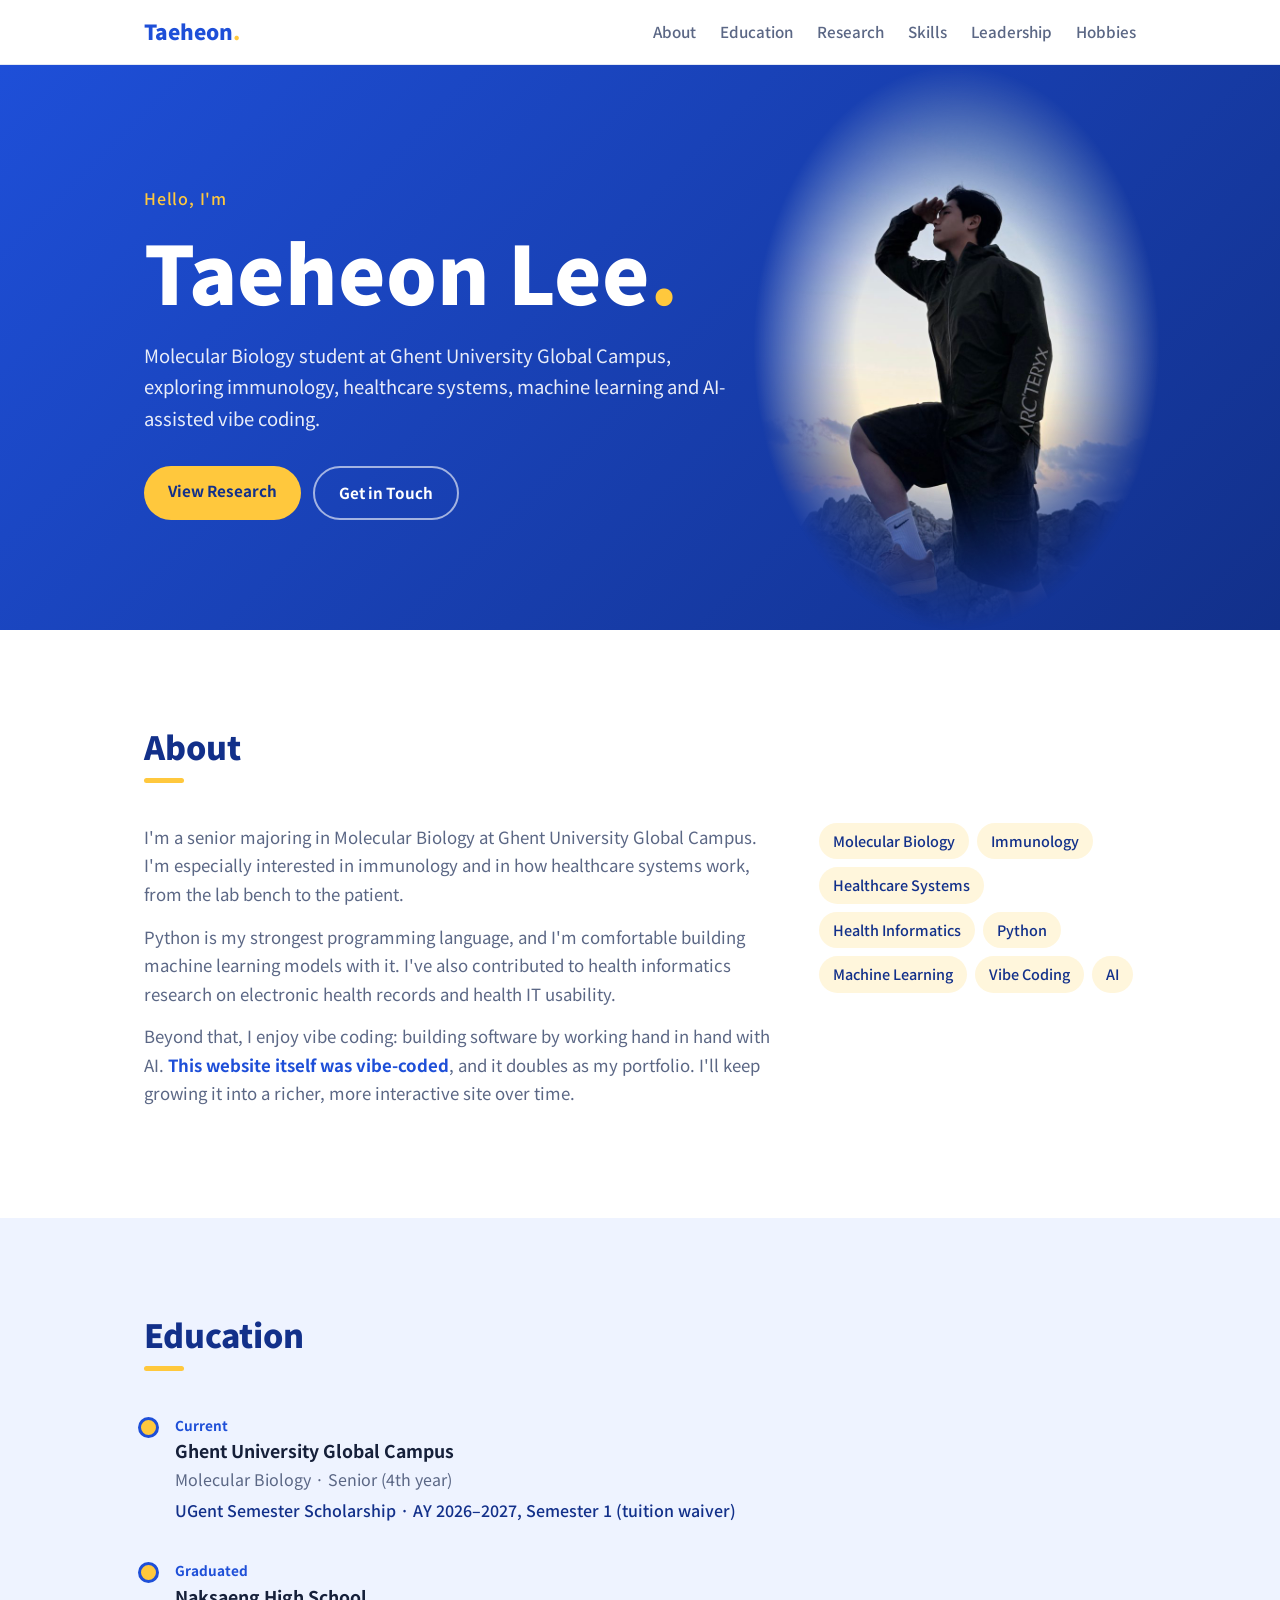
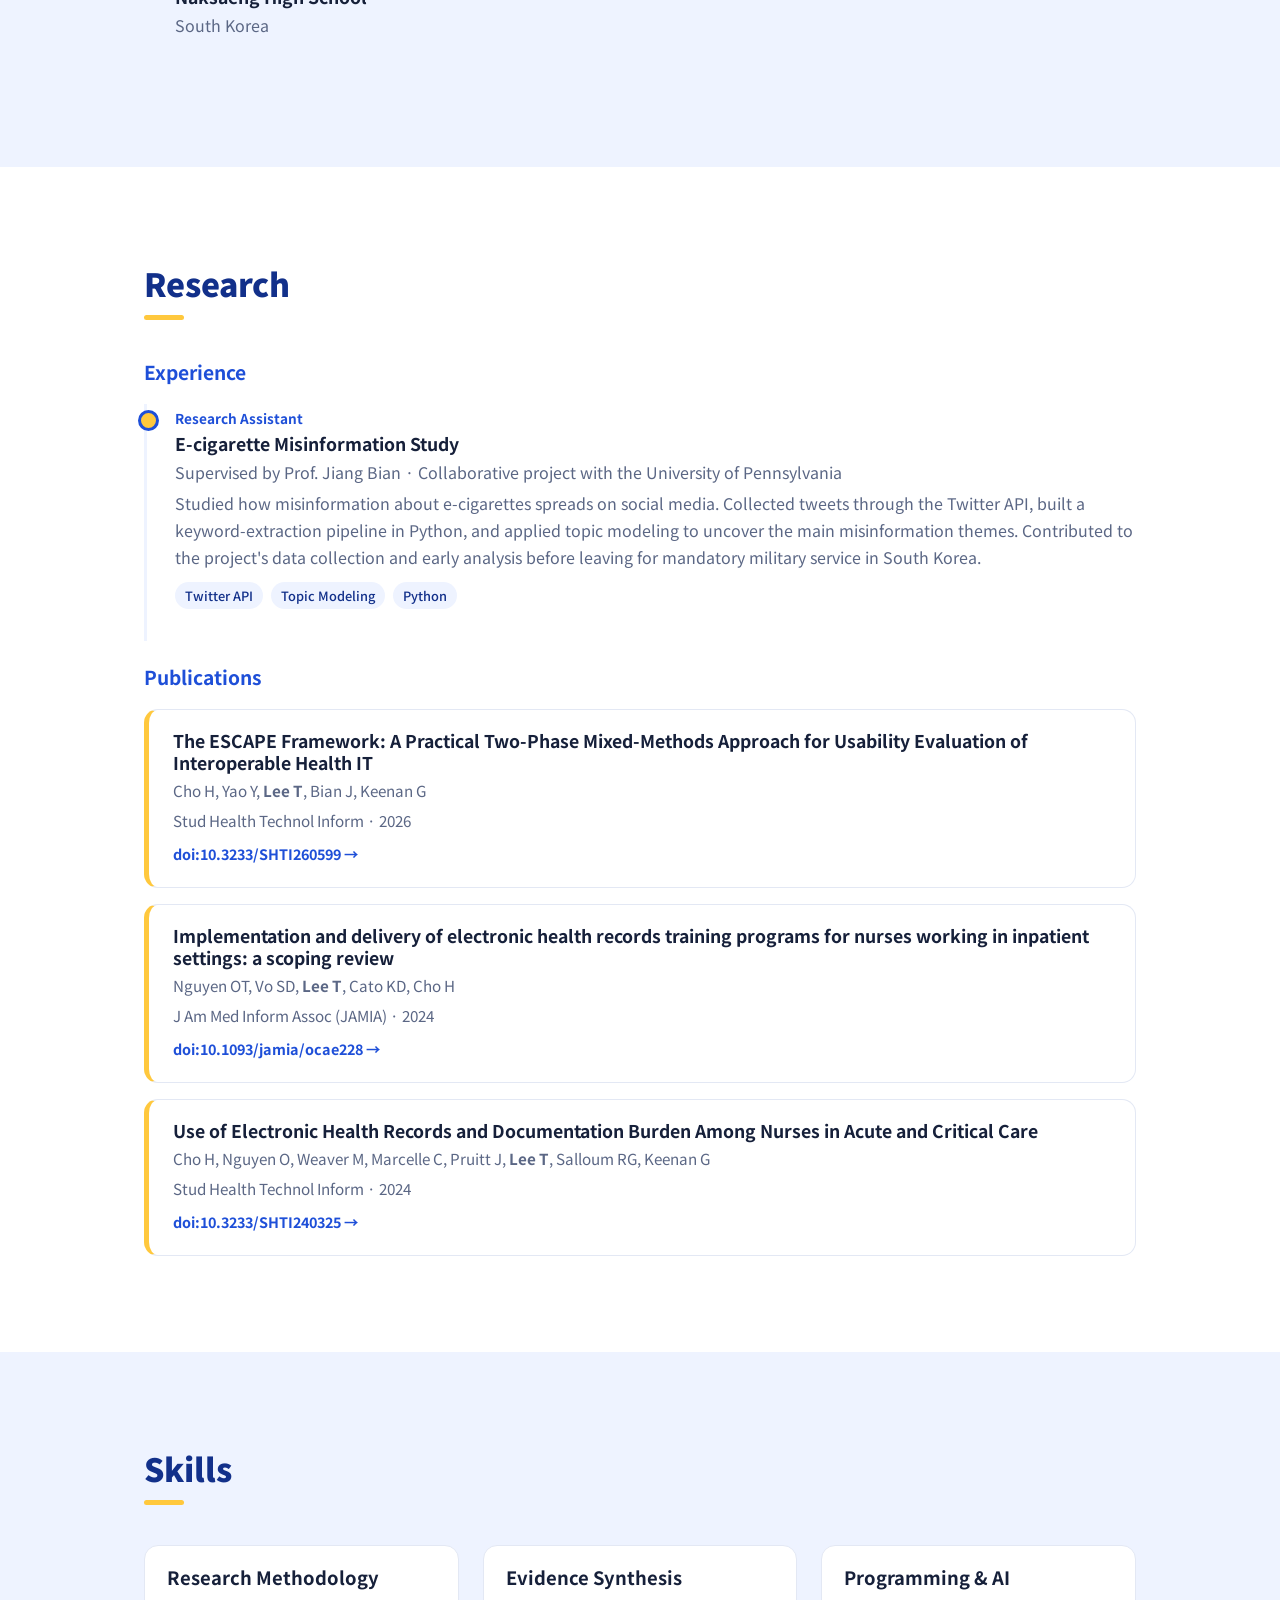
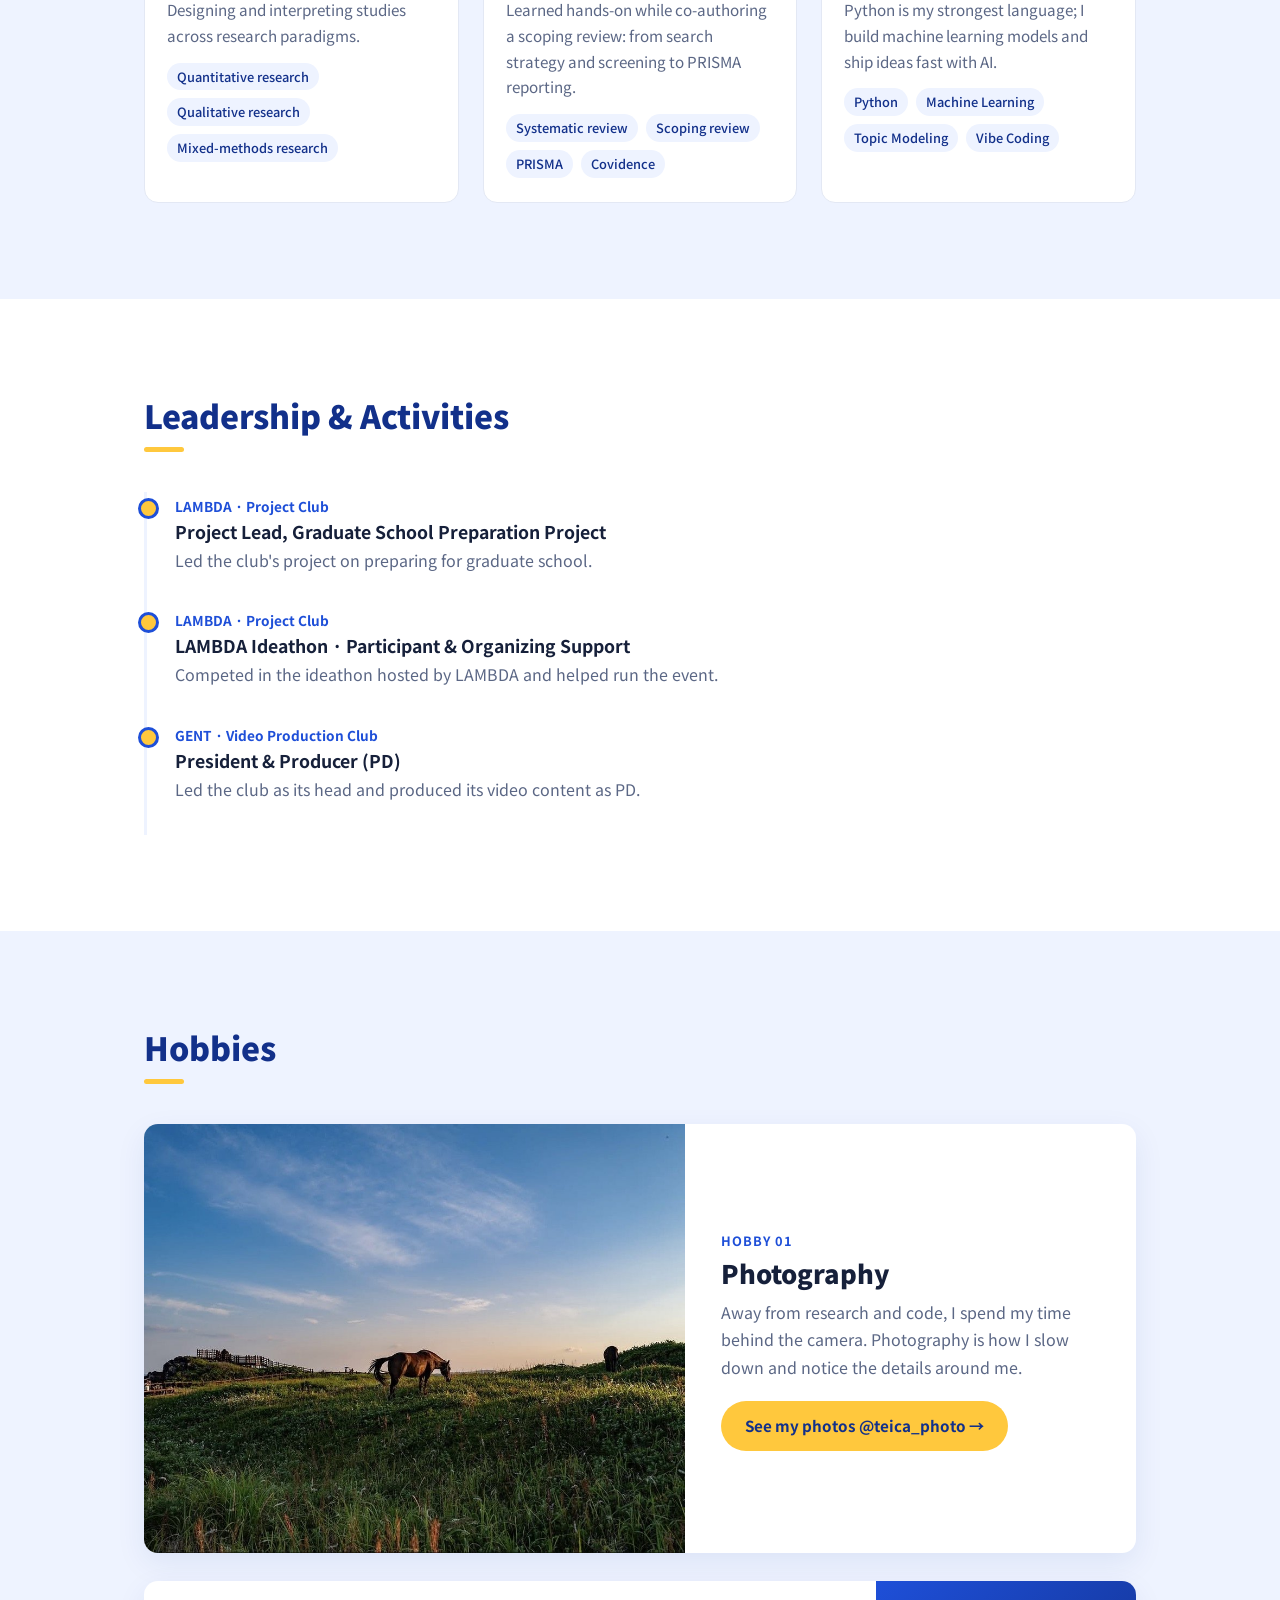
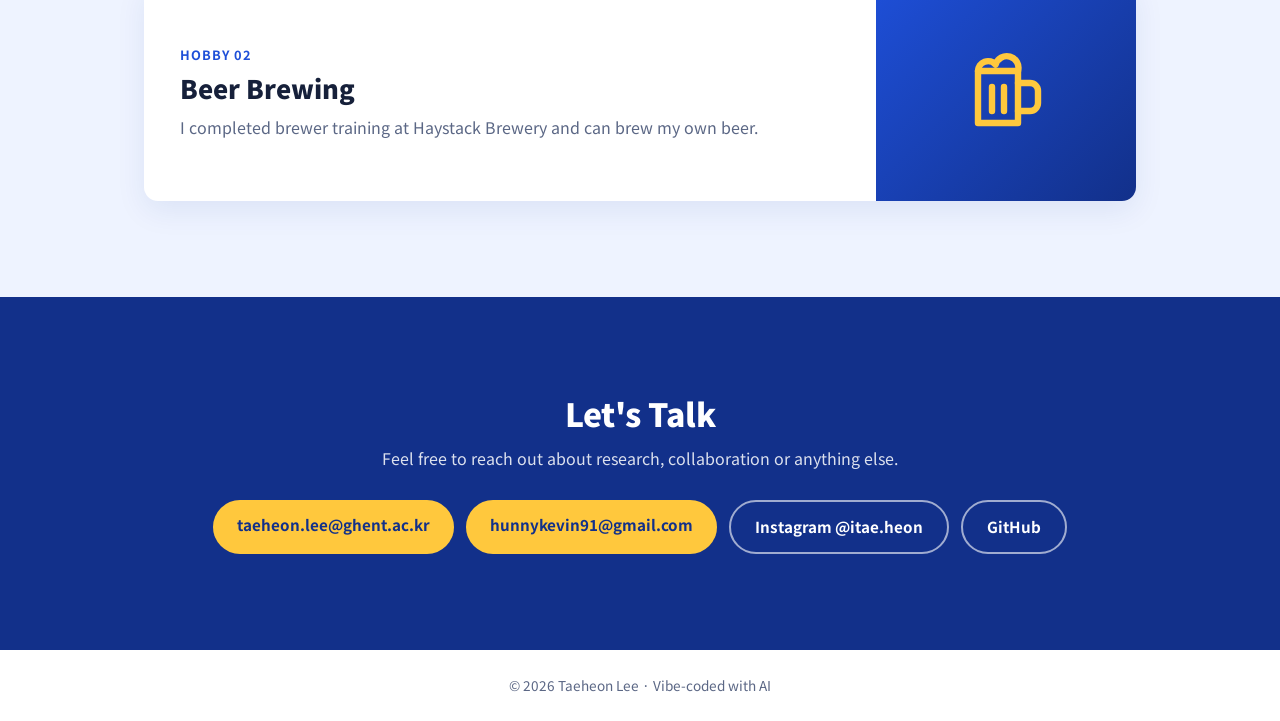
==== index.html @ a20f1721 "Replace hero portrait with full photo fading into the blue background Co-Authored-By: Claude Opus 5." ====
<!DOCTYPE html>
<html lang="en">
<head>
  <meta charset="utf-8">
  <meta name="viewport" content="width=device-width, initial-scale=1">
  <title>Taeheon Lee</title>
  <meta name="description" content="Taeheon Lee — Molecular Biology student at Ghent University Global Campus, interested in immunology, healthcare systems and AI-assisted vibe coding.">
  <link rel="preconnect" href="https://fonts.googleapis.com">
  <link rel="preconnect" href="https://fonts.gstatic.com" crossorigin>
  <link href="https://fonts.googleapis.com/css2?family=Noto+Sans+KR:wght@400;500;700;900&display=swap" rel="stylesheet">
  <link rel="stylesheet" href="style.css?v=11">
</head>
<body>

  <header class="nav">
    <div class="container nav-inner">
      <a href="#top" class="logo">Taeheon<span>.</span></a>
      <nav>
        <a href="#about">About</a>
        <a href="#education">Education</a>
        <a href="#research">Research</a>
        <a href="#skills">Skills</a>
        <a href="#leadership">Leadership</a>
        <!-- <a href="#projects">Projects</a> -->
        <a href="#hobbies">Hobbies</a>
      </nav>
    </div>
  </header>

  <main id="top">

    <!-- Hero -->
    <section class="hero">
      <div class="container hero-inner">
        <div class="hero-text">
          <p class="eyebrow">Hello, I'm</p>
          <h1>Taeheon Lee<span>.</span></h1>
          <p class="lead">Molecular Biology student at Ghent University Global Campus, exploring immunology, healthcare systems, machine learning and AI-assisted vibe coding.</p>
          <div class="hero-actions">
            <a href="#research" class="btn btn-primary">View Research</a>
            <a href="#contact" class="btn btn-ghost">Get in Touch</a>
          </div>
        </div>
        <img class="hero-photo" src="images/hero.jpg" alt="Taeheon Lee standing on coastal rocks at sunset" width="960" height="1200">
      </div>
    </section>

    <!-- About -->
    <section id="about" class="section">
      <div class="container">
        <h2 class="section-title">About</h2>
        <div class="about-grid">
          <div class="about-text">
            <p>I'm a senior majoring in Molecular Biology at Ghent University Global Campus. I'm especially interested in immunology and in how healthcare systems work, from the lab bench to the patient.</p>
            <p>Python is my strongest programming language, and I'm comfortable building machine learning models with it. I've also contributed to health informatics research on electronic health records and health IT usability.</p>
            <p>Beyond that, I enjoy vibe coding: building software by working hand in hand with AI. <strong>This website itself was vibe-coded</strong>, and it doubles as my portfolio. I'll keep growing it into a richer, more interactive site over time.</p>
          </div>
          <ul class="tags">
            <li>Molecular Biology</li>
            <li>Immunology</li>
            <li>Healthcare Systems</li>
            <li>Health Informatics</li>
            <li>Python</li>
            <li>Machine Learning</li>
            <li>Vibe Coding</li>
            <li>AI</li>
          </ul>
        </div>
      </div>
    </section>

    <!-- Education -->
    <section id="education" class="section section-alt">
      <div class="container">
        <h2 class="section-title">Education</h2>
        <ol class="timeline">
          <li>
            <time>Current</time>
            <h3>Ghent University Global Campus</h3>
            <p>Molecular Biology · Senior (4th year)</p>
            <p class="honor">UGent Semester Scholarship · AY 2026–2027, Semester 1 (tuition waiver)</p>
          </li>
          <li><time>Graduated</time><h3>Naksaeng High School</h3><p>South Korea</p></li>
        </ol>
      </div>
    </section>

    <!-- Research -->
    <section id="research" class="section">
      <div class="container">
        <h2 class="section-title">Research</h2>

        <h3 class="sub-title">Experience</h3>
        <ol class="timeline">
          <li>
            <time>Research Assistant</time>
            <h3>E-cigarette Misinformation Study</h3>
            <p>Supervised by Prof. Jiang Bian · Collaborative project with the University of Pennsylvania</p>
            <p>Studied how misinformation about e-cigarettes spreads on social media. Collected tweets through the Twitter API, built a keyword-extraction pipeline in Python, and applied topic modeling to uncover the main misinformation themes. Contributed to the project's data collection and early analysis before leaving for mandatory military service in South Korea.</p>
            <ul class="tags tags-sm"><li>Twitter API</li><li>Topic Modeling</li><li>Python</li></ul>
          </li>
        </ol>

        <h3 class="sub-title">Publications</h3>
        <ol class="pub-list">
          <li>
            <h3>The ESCAPE Framework: A Practical Two-Phase Mixed-Methods Approach for Usability Evaluation of Interoperable Health IT</h3>
            <p class="pub-authors">Cho H, Yao Y, <strong>Lee T</strong>, Bian J, Keenan G</p>
            <p class="pub-venue">Stud Health Technol Inform · 2026</p>
            <a href="https://doi.org/10.3233/SHTI260599" class="card-link">doi:10.3233/SHTI260599 →</a>
          </li>
          <li>
            <h3>Implementation and delivery of electronic health records training programs for nurses working in inpatient settings: a scoping review</h3>
            <p class="pub-authors">Nguyen OT, Vo SD, <strong>Lee T</strong>, Cato KD, Cho H</p>
            <p class="pub-venue">J Am Med Inform Assoc (JAMIA) · 2024</p>
            <a href="https://doi.org/10.1093/jamia/ocae228" class="card-link">doi:10.1093/jamia/ocae228 →</a>
          </li>
          <li>
            <h3>Use of Electronic Health Records and Documentation Burden Among Nurses in Acute and Critical Care</h3>
            <p class="pub-authors">Cho H, Nguyen O, Weaver M, Marcelle C, Pruitt J, <strong>Lee T</strong>, Salloum RG, Keenan G</p>
            <p class="pub-venue">Stud Health Technol Inform · 2024</p>
            <a href="https://doi.org/10.3233/SHTI240325" class="card-link">doi:10.3233/SHTI240325 →</a>
          </li>
        </ol>
      </div>
    </section>

    <!-- Skills -->
    <section id="skills" class="section section-alt">
      <div class="container">
        <h2 class="section-title">Skills</h2>
        <div class="cards">
          <article class="card">
            <div class="card-body">
              <h3>Research Methodology</h3>
              <p>Designing and interpreting studies across research paradigms.</p>
              <ul class="tags tags-sm"><li>Quantitative research</li><li>Qualitative research</li><li>Mixed-methods research</li></ul>
            </div>
          </article>
          <article class="card">
            <div class="card-body">
              <h3>Evidence Synthesis</h3>
              <p>Learned hands-on while co-authoring a scoping review: from search strategy and screening to PRISMA reporting.</p>
              <ul class="tags tags-sm"><li>Systematic review</li><li>Scoping review</li><li>PRISMA</li><li>Covidence</li></ul>
            </div>
          </article>
          <article class="card">
            <div class="card-body">
              <h3>Programming &amp; AI</h3>
              <p>Python is my strongest language; I build machine learning models and ship ideas fast with AI.</p>
              <ul class="tags tags-sm"><li>Python</li><li>Machine Learning</li><li>Topic Modeling</li><li>Vibe Coding</li></ul>
            </div>
          </article>
        </div>
      </div>
    </section>

    <!-- Leadership -->
    <section id="leadership" class="section">
      <div class="container">
        <h2 class="section-title">Leadership &amp; Activities</h2>
        <ol class="timeline">
          <li>
            <time>LAMBDA · Project Club</time>
            <h3>Project Lead, Graduate School Preparation Project</h3>
            <p>Led the club's project on preparing for graduate school.</p>
          </li>
          <li>
            <time>LAMBDA · Project Club</time>
            <h3>LAMBDA Ideathon · Participant &amp; Organizing Support</h3>
            <p>Competed in the ideathon hosted by LAMBDA and helped run the event.</p>
          </li>
          <li>
            <time>GENT · Video Production Club</time>
            <h3>President &amp; Producer (PD)</h3>
            <p>Led the club as its head and produced its video content as PD.</p>
          </li>
        </ol>
      </div>
    </section>

    <!-- Projects (hidden until there are 2–3 projects; remove the comment markers to show)
    <section id="projects" class="section section-alt">
      <div class="container">
        <h2 class="section-title">Projects</h2>
        <p class="section-lead">Things I've built through vibe coding.</p>
        <div class="cards">
          <article class="card">
            <div class="card-thumb"></div>
            <div class="card-body">
              <h3>This Website</h3>
              <p>My personal homepage, built entirely through vibe coding with AI. It's a living portfolio that grows with my skills.</p>
              <ul class="tags tags-sm"><li>HTML</li><li>CSS</li><li>AI</li></ul>
              <a href="https://github.com/Taeheon0531/Taeheon0531.github.io" class="card-link">View source →</a>
            </div>
          </article>
          <article class="card">
            <div class="card-thumb"></div>
            <div class="card-body">
              <h3>Coming soon</h3>
              <p>My next vibe-coding project will appear here.</p>
            </div>
          </article>
        </div>
      </div>
    </section>

    -->

    <!-- Hobbies -->
    <section id="hobbies" class="section section-alt">
      <div class="container">
        <h2 class="section-title">Hobbies</h2>
        <div class="hobby-list">
          <article class="hobby hobby-wide">
            <img class="hobby-visual hobby-photo" src="images/photography.jpg" alt="A horse grazing on a grassy hill at sunset, photographed by Taeheon" loading="lazy">
            <div class="hobby-text">
              <span class="hobby-kicker">Hobby 01</span>
              <h3>Photography</h3>
              <p>Away from research and code, I spend my time behind the camera. Photography is how I slow down and notice the details around me.</p>
              <a href="https://www.instagram.com/teica_photo/" class="btn btn-primary" target="_blank" rel="noopener">See my photos @teica_photo →</a>
            </div>
          </article>
          <article class="hobby">
            <div class="hobby-visual hobby-visual-blue" aria-hidden="true">
              <svg viewBox="0 0 24 24" fill="none" stroke="currentColor" stroke-width="1.6" stroke-linecap="round" stroke-linejoin="round"><path d="M5 7h10v13H5z"/><path d="M15 10h3a2 2 0 0 1 2 2v3a2 2 0 0 1-2 2h-3"/><path d="M8.5 11v6M11.5 11v6"/><path d="M5 7a2.5 2.5 0 0 1 4.4-1.6A2.5 2.5 0 0 1 15 7"/></svg>
            </div>
            <div class="hobby-text">
              <span class="hobby-kicker">Hobby 02</span>
              <h3>Beer Brewing</h3>
              <p>I completed brewer training at Haystack Brewery and can brew my own beer.</p>
            </div>
          </article>
        </div>
      </div>
    </section>

    <!-- Contact -->
    <section id="contact" class="contact">
      <div class="container">
        <h2>Let's Talk</h2>
        <p>Feel free to reach out about research, collaboration or anything else.</p>
        <div class="hero-actions">
          <a href="mailto:taeheon.lee@ghent.ac.kr" class="btn btn-yellow">taeheon.lee@ghent.ac.kr</a>
          <a href="mailto:hunnykevin91@gmail.com" class="btn btn-yellow">hunnykevin91@gmail.com</a>
          <a href="https://www.instagram.com/itae.heon/" class="btn btn-outline-light" target="_blank" rel="noopener">Instagram @itae.heon</a>
          <a href="https://github.com/Taeheon0531" class="btn btn-outline-light">GitHub</a>
        </div>
      </div>
    </section>

  </main>

  <footer class="footer">
    <div class="container">© 2026 Taeheon Lee · Vibe-coded with AI</div>
  </footer>

</body>
</html>
---- style.css ----
:root {
  --blue: #1e4fd8;
  --blue-dark: #12308a;
  --blue-soft: #eef3ff;
  --yellow: #ffc83d;
  --yellow-soft: #fff6dc;
  --white: #ffffff;
  --text: #16203a;
  --muted: #5b6785;
  --line: #e3e8f4;
  --radius: 14px;
}

* { box-sizing: border-box; }

html { scroll-behavior: smooth; scroll-padding-top: 72px; }

body {
  margin: 0;
  font-family: 'Noto Sans KR', system-ui, sans-serif;
  color: var(--text);
  background: var(--white);
  line-height: 1.7;
}

a { color: inherit; text-decoration: none; }
h1, h2, h3 { line-height: 1.25; margin: 0; }

.container { max-width: 1040px; margin: 0 auto; padding: 0 24px; }

/* Nav */
.nav {
  position: sticky; top: 0; z-index: 10;
  background: rgba(255, 255, 255, 0.9);
  backdrop-filter: blur(8px);
  border-bottom: 1px solid var(--line);
}
.nav-inner { display: flex; align-items: center; justify-content: space-between; height: 64px; gap: 16px; }
.logo { font-weight: 900; font-size: 1.3rem; color: var(--blue); }
.logo span, h1 span { color: var(--yellow); }
.nav nav { display: flex; gap: 24px; overflow-x: auto; }
.nav nav a { font-weight: 500; font-size: 0.95rem; color: var(--muted); white-space: nowrap; }
.nav nav a:hover { color: var(--blue); }

/* Hero */
.hero {
  background: linear-gradient(135deg, var(--blue) 0%, var(--blue-dark) 100%);
  color: var(--white);
  padding: 120px 0 110px;
}
.hero-inner { display: flex; align-items: center; justify-content: space-between; gap: 48px; }
.eyebrow { margin: 0 0 8px; font-weight: 500; color: var(--yellow); letter-spacing: 0.05em; }
.hero h1 { font-size: clamp(2.8rem, 8vw, 5rem); font-weight: 900; }
.lead { font-size: 1.15rem; opacity: 0.9; margin: 20px 0 32px; }
.hero-actions { display: flex; gap: 12px; flex-wrap: wrap; }
.hero { position: relative; overflow: hidden; }
.hero-inner { position: relative; }
.hero-text { position: relative; z-index: 1; max-width: 60%; }
/* Full photo (never cropped) whose edges fade into the blue background */
.hero-photo {
  position: absolute; right: 0; top: -120px;
  height: calc(100% + 230px); width: auto;
  -webkit-mask-image: radial-gradient(ellipse 45% 50% at 55% 50%, #000 50%, transparent 100%);
  mask-image: radial-gradient(ellipse 45% 50% at 55% 50%, #000 50%, transparent 100%);
}

/* Buttons */
.btn {
  display: inline-block; padding: 12px 24px; border-radius: 999px;
  font-weight: 700; font-size: 0.95rem;
  transition: transform 0.15s, box-shadow 0.15s;
}
.btn:hover { transform: translateY(-2px); }
.btn-primary, .btn-yellow { background: var(--yellow); color: var(--blue-dark); }
.btn-primary:hover, .btn-yellow:hover { box-shadow: 0 6px 18px rgba(255, 200, 61, 0.4); }
.btn-ghost, .btn-outline-light { border: 2px solid rgba(255, 255, 255, 0.6); color: var(--white); }

/* Sections */
.section { padding: 96px 0; }
.section-alt { background: var(--blue-soft); }
.section-title { font-size: 2rem; font-weight: 900; margin-bottom: 40px; color: var(--blue-dark); }
.section-title::after {
  content: ""; display: block; width: 40px; height: 5px;
  margin-top: 12px; border-radius: 3px; background: var(--yellow);
}

/* About */
.about-grid { display: grid; grid-template-columns: 2fr 1fr; gap: 40px; align-items: start; }
.about-grid p { margin: 0 0 14px; font-size: 1.05rem; color: var(--muted); }
.about-grid strong { color: var(--blue); }

/* Publications */
.pub-list { list-style: none; padding: 0; margin: 0; display: grid; gap: 16px; }
.pub-list li {
  padding: 20px 24px; border-radius: var(--radius);
  border: 1px solid var(--line); border-left: 5px solid var(--yellow);
}
.pub-list h3 { font-size: 1.1rem; }
.pub-list p { margin: 4px 0 0; color: var(--muted); font-size: 0.95rem; }
.pub-list .card-link { margin-top: 8px; }

/* Tags */
.tags { list-style: none; padding: 0; margin: 0; display: flex; flex-wrap: wrap; gap: 8px; }
.tags li {
  padding: 6px 14px; border-radius: 999px;
  background: var(--yellow-soft); color: var(--blue-dark);
  font-size: 0.9rem; font-weight: 500;
}
.tags-sm li { padding: 3px 10px; font-size: 0.8rem; background: var(--blue-soft); }

/* Project cards */
.cards { display: grid; grid-template-columns: repeat(auto-fill, minmax(280px, 1fr)); gap: 24px; }
.card {
  background: var(--white); border-radius: var(--radius); overflow: hidden;
  border: 1px solid var(--line);
  transition: transform 0.2s, box-shadow 0.2s;
}
.card:hover { transform: translateY(-4px); box-shadow: 0 12px 30px rgba(18, 48, 138, 0.12); }
.card-thumb { aspect-ratio: 16 / 9; background: linear-gradient(135deg, var(--blue) 0%, #4f7cff 100%); }
.card-body { padding: 20px 22px 24px; }
.card-body h3 { font-size: 1.15rem; }
.card-body p { margin: 8px 0 14px; color: var(--muted); font-size: 0.95rem; }
.card-link { display: inline-block; margin-top: 16px; font-weight: 700; color: var(--blue); font-size: 0.9rem; }

/* Timeline */
.timeline { list-style: none; padding: 0 0 0 28px; margin: 0; border-left: 3px solid var(--blue-soft); }
.timeline > li { position: relative; padding-bottom: 32px; }
.timeline > li::before {
  content: ""; position: absolute; left: -37px; top: 6px;
  width: 15px; height: 15px; border-radius: 50%;
  background: var(--yellow); border: 3px solid var(--blue);
}
.timeline time { font-size: 0.85rem; font-weight: 700; color: var(--blue); }
.timeline h3 { font-size: 1.1rem; margin-top: 2px; }
.timeline p { margin: 4px 0 0; color: var(--muted); }

/* Contact */
.contact { background: var(--blue-dark); color: var(--white); text-align: center; padding: 96px 0; }
.contact h2 { font-size: 2rem; font-weight: 900; }
.contact p { opacity: 0.85; margin: 12px 0 28px; }
.contact .hero-actions { justify-content: center; }

.footer { padding: 24px 0; text-align: center; font-size: 0.85rem; color: var(--muted); }

/* Mobile */
@media (max-width: 720px) {
  .container { padding: 0 16px; }
  .nav-inner { flex-direction: column; height: auto; padding: 12px 16px; gap: 4px; }
  .nav nav { flex-wrap: wrap; justify-content: center; gap: 0 16px; max-width: 100%; }
  .hero { padding: 64px 0; }
  .hero { padding-top: 0; }
  .hero-inner { flex-direction: column; align-items: flex-start; gap: 0; }
  .hero-text { max-width: none; margin-top: -72px; }
  .hero-photo {
    position: static; display: block; align-self: center; order: -1;
    width: min(100%, 380px); height: auto;
    -webkit-mask-image: radial-gradient(ellipse 45% 50% at 55% 50%, #000 50%, transparent 100%);
    mask-image: radial-gradient(ellipse 45% 50% at 55% 50%, #000 50%, transparent 100%);
  }
  .section, .contact { padding: 64px 0; }
  .about-grid { grid-template-columns: 1fr; gap: 24px; }
}

@media (prefers-reduced-motion: reduce) {
  html { scroll-behavior: auto; }
  * { transition: none !important; }
}

.timeline .tags { margin-top: 10px; }

.sub-title { font-size: 1.2rem; color: var(--blue); margin: 0 0 20px; }
.timeline + .sub-title { margin-top: 24px; }
.section-lead { margin: -24px 0 28px; color: var(--muted); }
.honor { color: var(--blue-dark) !important; font-weight: 500; }

/* Hobbies: wide alternating rows, distinct from the Skills card grid */
.hobby-list { display: grid; gap: 28px; }
.hobby {
  display: grid; grid-template-columns: 260px 1fr; align-items: stretch;
  background: var(--white); border-radius: var(--radius); overflow: hidden;
  box-shadow: 0 10px 30px rgba(18, 48, 138, 0.08);
}
.hobby:nth-child(even) { grid-template-columns: 1fr 260px; }
.hobby:nth-child(even) .hobby-visual { order: 2; }
.hobby-visual { display: grid; place-items: center; min-height: 220px; }
.hobby-visual svg { width: 96px; height: 96px; }
.hobby-visual-yellow { background: var(--yellow); color: var(--blue-dark); }
.hobby-visual-blue { background: linear-gradient(135deg, var(--blue) 0%, var(--blue-dark) 100%); color: var(--yellow); }
.hobby-text { padding: 32px 36px; align-self: center; }
.hobby-kicker { font-size: 0.8rem; font-weight: 700; letter-spacing: 0.08em; text-transform: uppercase; color: var(--blue); }
.hobby-text h3 { font-size: 1.6rem; font-weight: 900; margin: 4px 0 10px; }
.hobby-text p { margin: 0 0 20px; color: var(--muted); }
.hobby-text p:last-child { margin-bottom: 0; }

@media (max-width: 720px) {
  .hobby, .hobby:nth-child(even) { grid-template-columns: 1fr; }
  .hobby:nth-child(even) .hobby-visual { order: 0; }
  .hobby-visual { min-height: 140px; }
  .hobby-visual svg { width: 64px; height: 64px; }
  .hobby-text { padding: 24px; }
}

.hobby-wide { grid-template-columns: minmax(0, 1.2fr) 1fr; }
.hobby-photo { width: 100%; height: 100%; min-height: 280px; object-fit: cover; display: block; }
@media (max-width: 720px) {
  .hobby-wide { grid-template-columns: 1fr; }
  .hobby-photo { min-height: 0; aspect-ratio: 5 / 4; height: auto; }
}
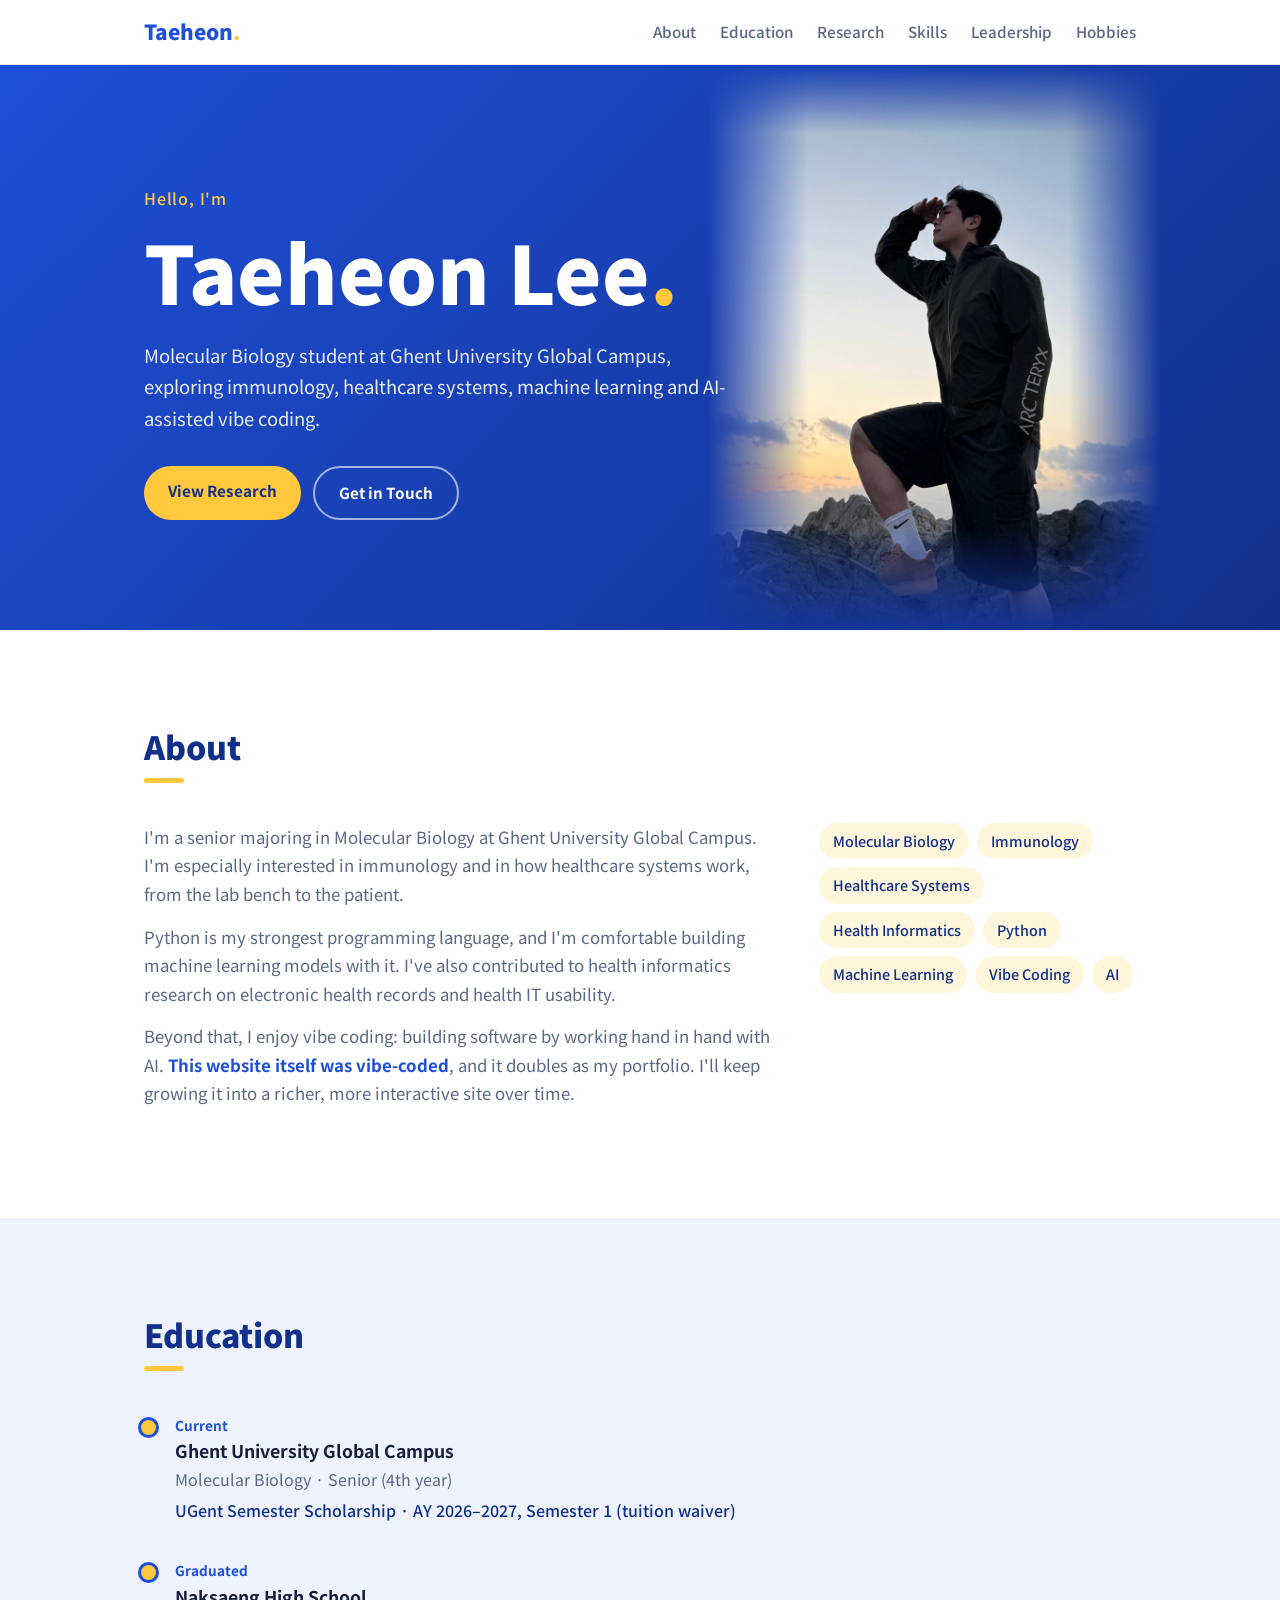
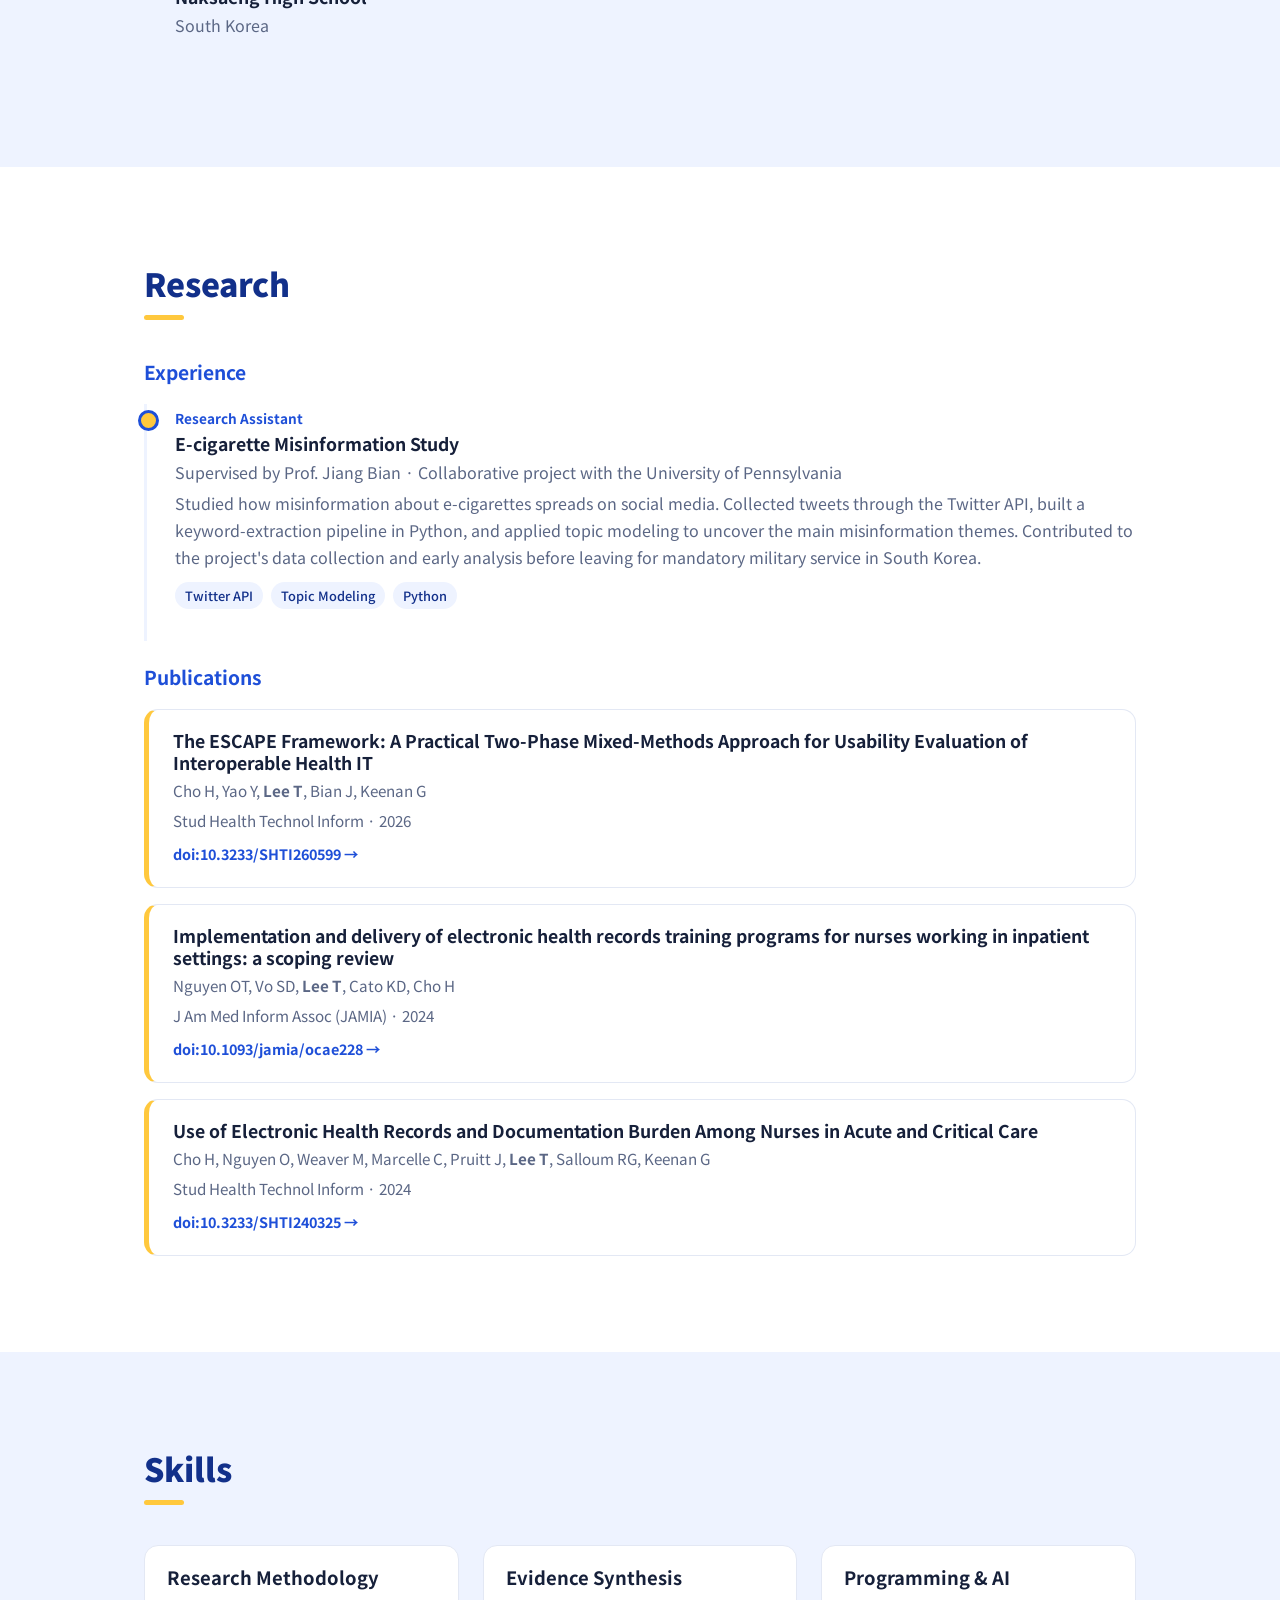
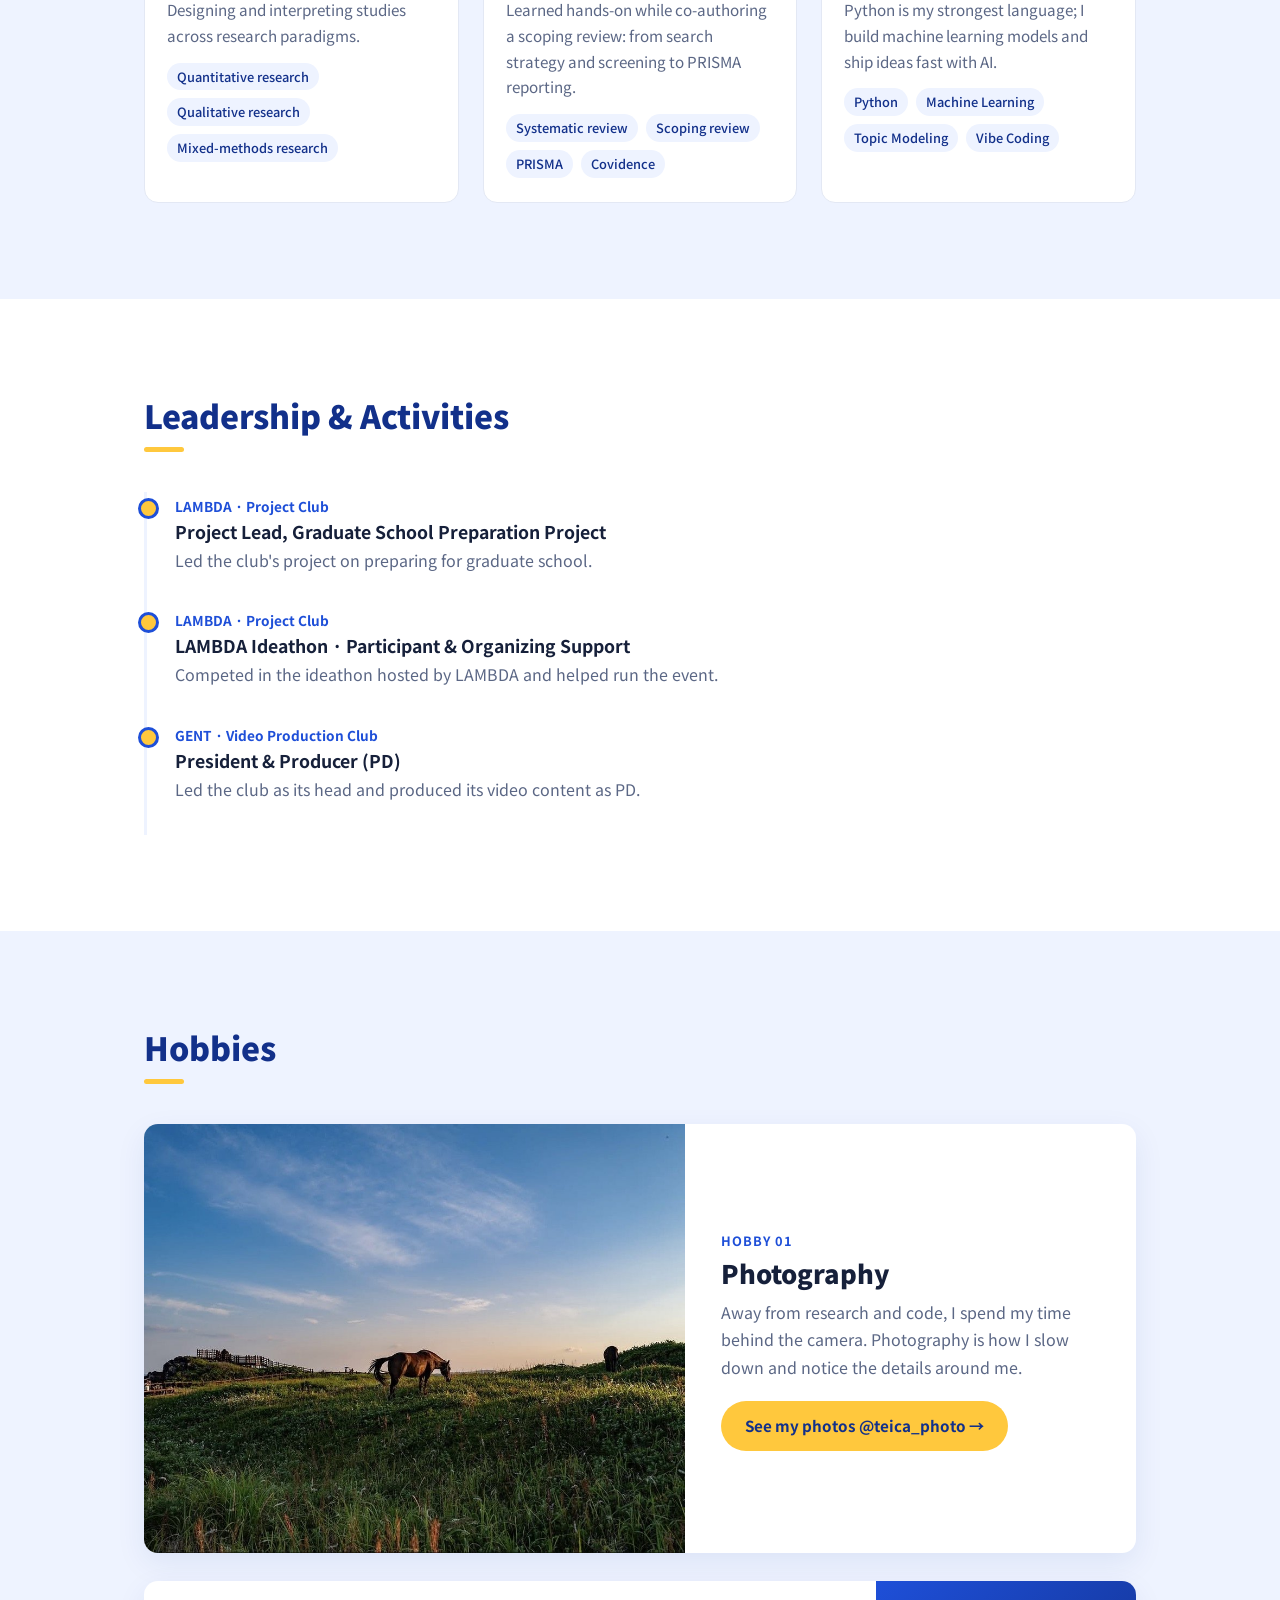
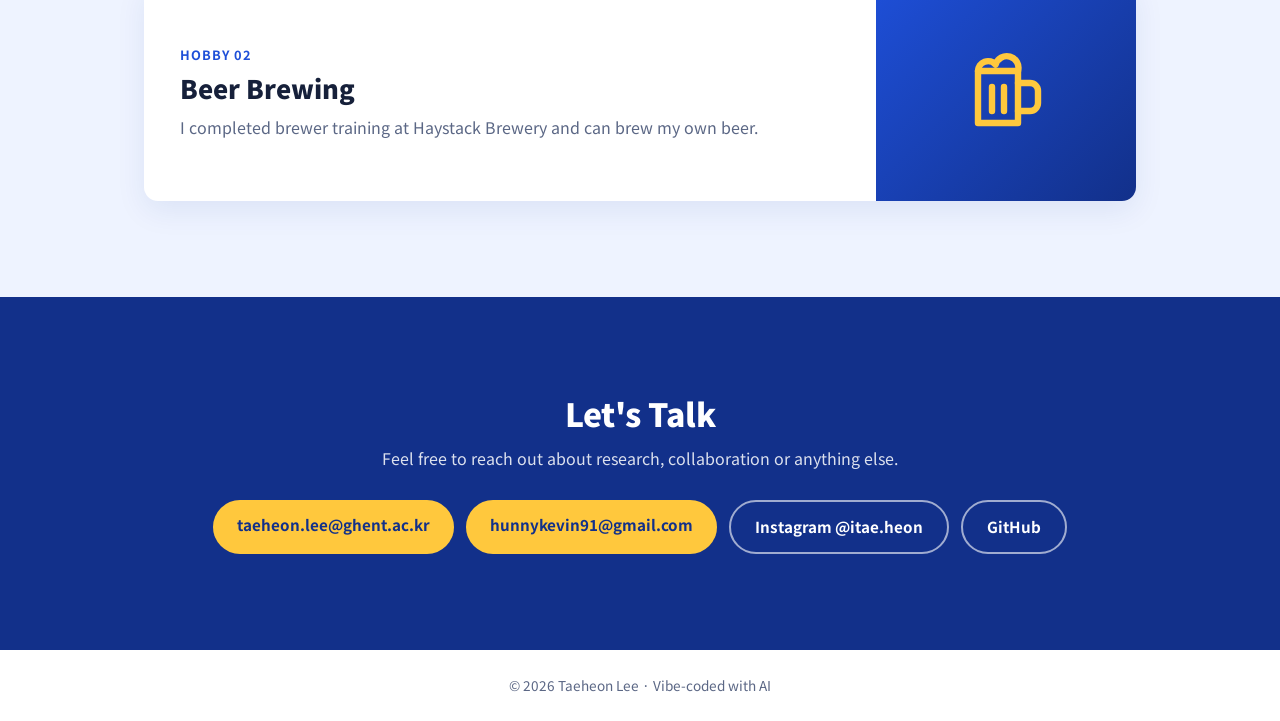
==== commit 72cb6f16: "Use rectangular fade for hero photo Co-Authored-By: Claude Opus 5.5 <noreply@anthropic.com> Claude-S" ====
--- a/index.html
+++ b/index.html
@@ -8,7 +8,7 @@
   <link rel="preconnect" href="https://fonts.googleapis.com">
   <link rel="preconnect" href="https://fonts.gstatic.com" crossorigin>
   <link href="https://fonts.googleapis.com/css2?family=Noto+Sans+KR:wght@400;500;700;900&display=swap" rel="stylesheet">
-  <link rel="stylesheet" href="style.css?v=11">
+  <link rel="stylesheet" href="style.css?v=12">
 </head>
 <body>
 
--- a/style.css
+++ b/style.css
@@ -60,8 +60,14 @@
 .hero-photo {
   position: absolute; right: 0; top: -120px;
   height: calc(100% + 230px); width: auto;
-  -webkit-mask-image: radial-gradient(ellipse 45% 50% at 55% 50%, #000 50%, transparent 100%);
-  mask-image: radial-gradient(ellipse 45% 50% at 55% 50%, #000 50%, transparent 100%);
+  -webkit-mask-image:
+    linear-gradient(to right, transparent 0%, #000 22%, #000 80%, transparent 100%),
+    linear-gradient(to bottom, transparent 0%, #000 12%, #000 82%, transparent 100%);
+  -webkit-mask-composite: source-in;
+  mask-image:
+    linear-gradient(to right, transparent 0%, #000 22%, #000 80%, transparent 100%),
+    linear-gradient(to bottom, transparent 0%, #000 12%, #000 82%, transparent 100%);
+  mask-composite: intersect;
 }
 
 /* Buttons */
@@ -154,8 +160,12 @@
   .hero-photo {
     position: static; display: block; align-self: center; order: -1;
     width: min(100%, 380px); height: auto;
-    -webkit-mask-image: radial-gradient(ellipse 45% 50% at 55% 50%, #000 50%, transparent 100%);
-    mask-image: radial-gradient(ellipse 45% 50% at 55% 50%, #000 50%, transparent 100%);
+    -webkit-mask-image:
+    linear-gradient(to right, transparent 0%, #000 22%, #000 80%, transparent 100%),
+    linear-gradient(to bottom, transparent 0%, #000 12%, #000 82%, transparent 100%);
+    mask-image:
+    linear-gradient(to right, transparent 0%, #000 22%, #000 80%, transparent 100%),
+    linear-gradient(to bottom, transparent 0%, #000 12%, #000 82%, transparent 100%);
   }
   .section, .contact { padding: 64px 0; }
   .about-grid { grid-template-columns: 1fr; gap: 24px; }
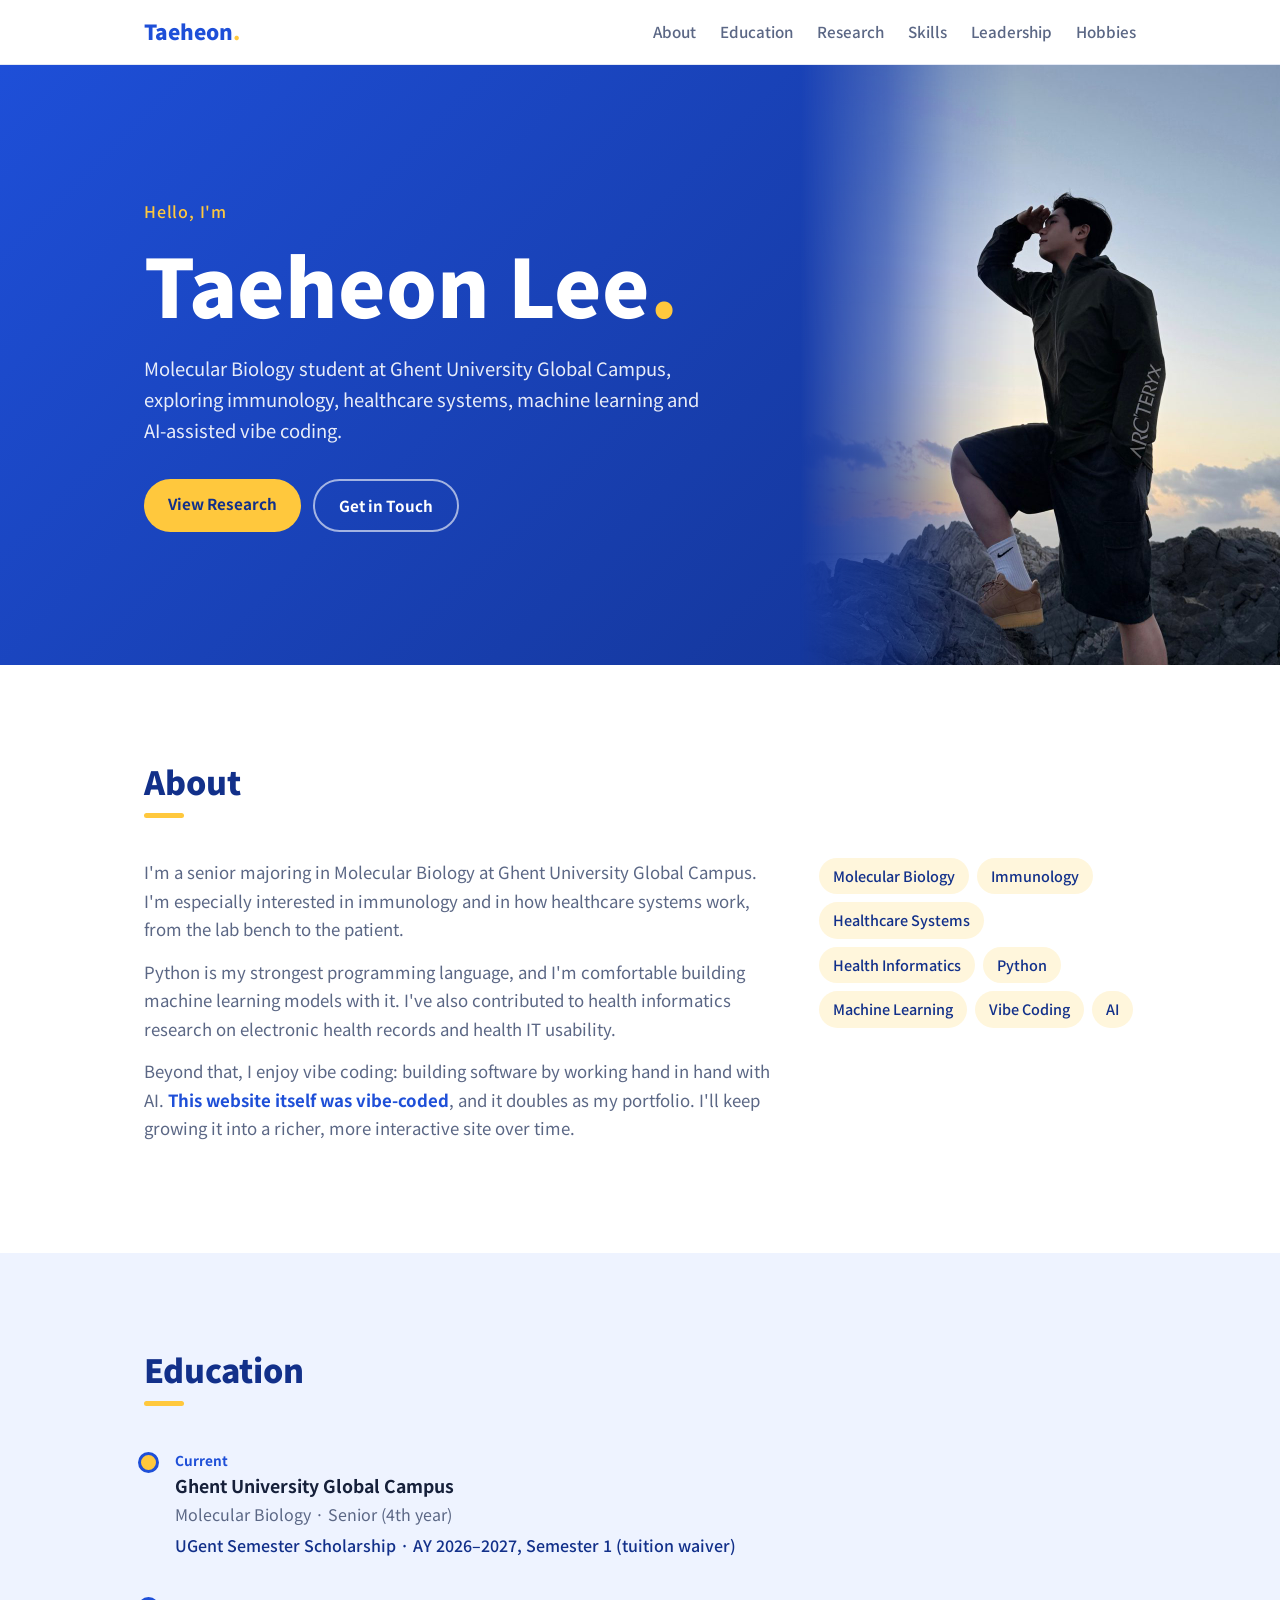
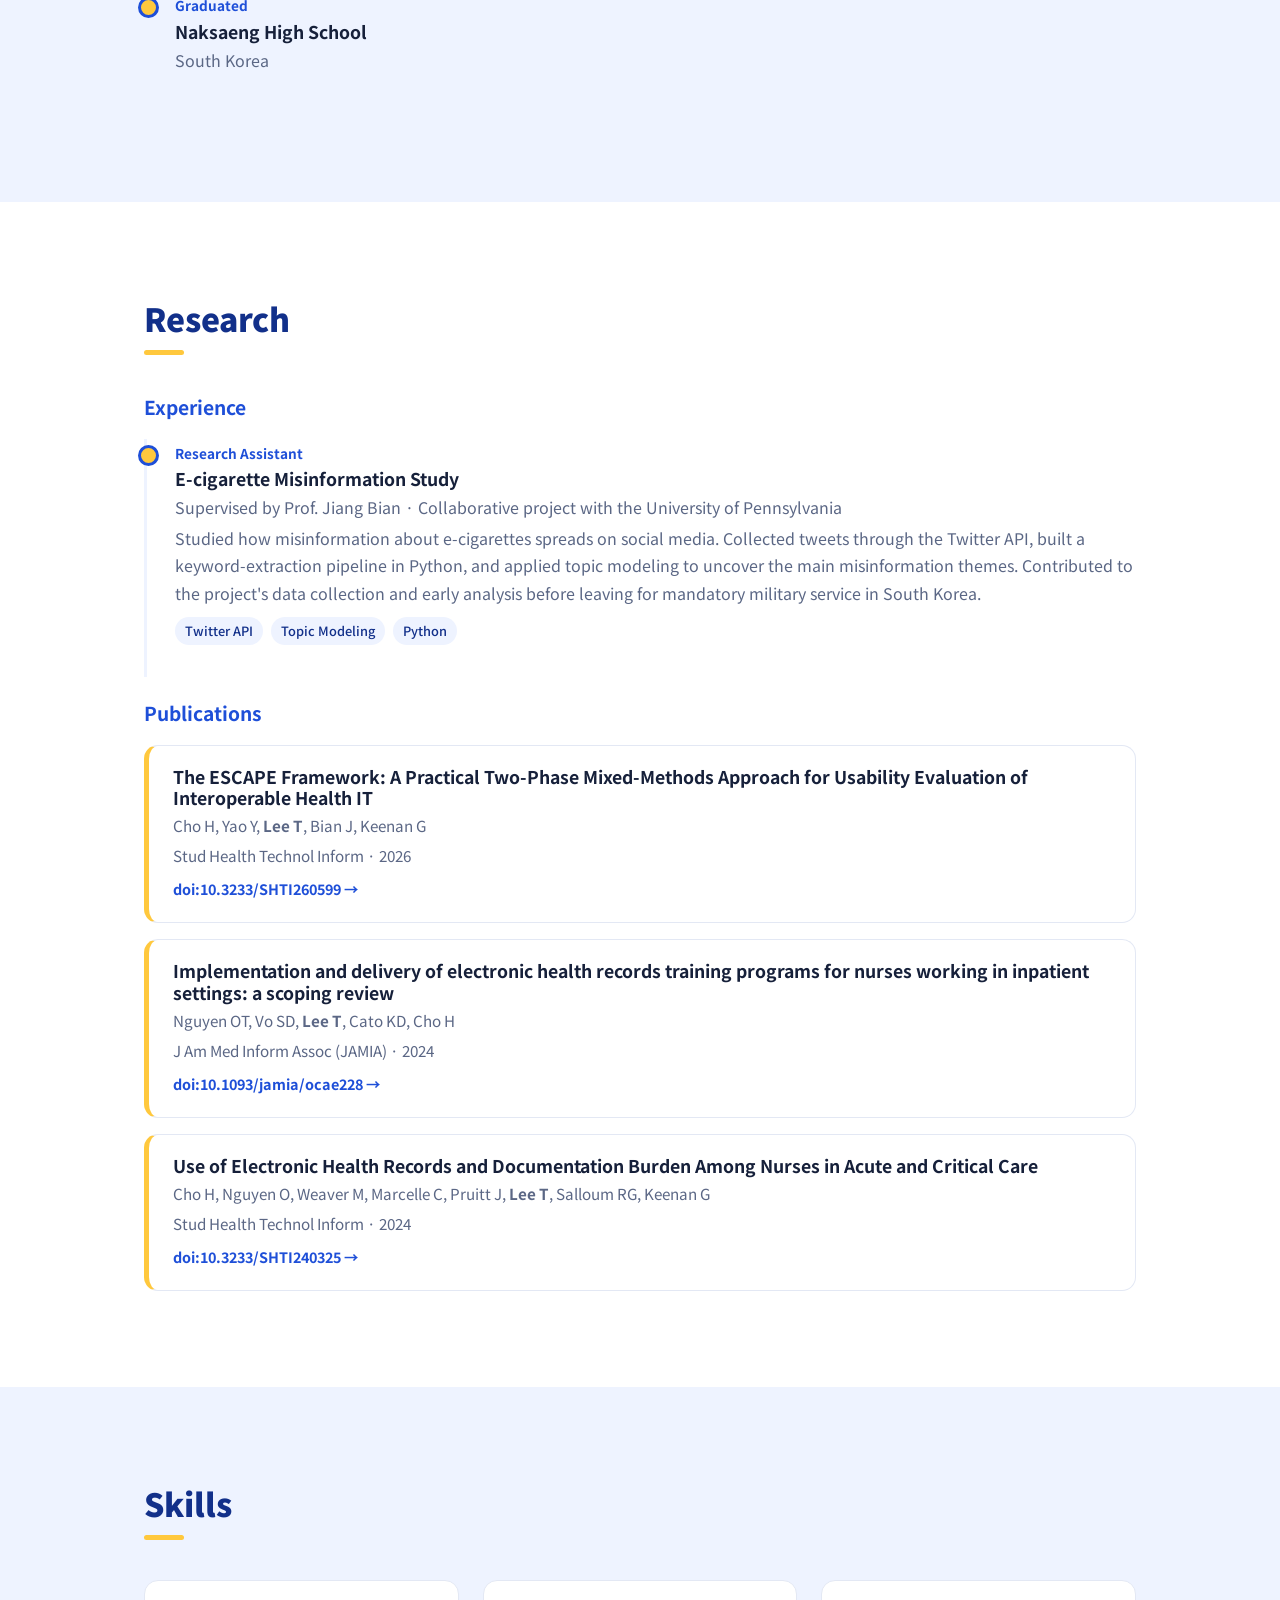
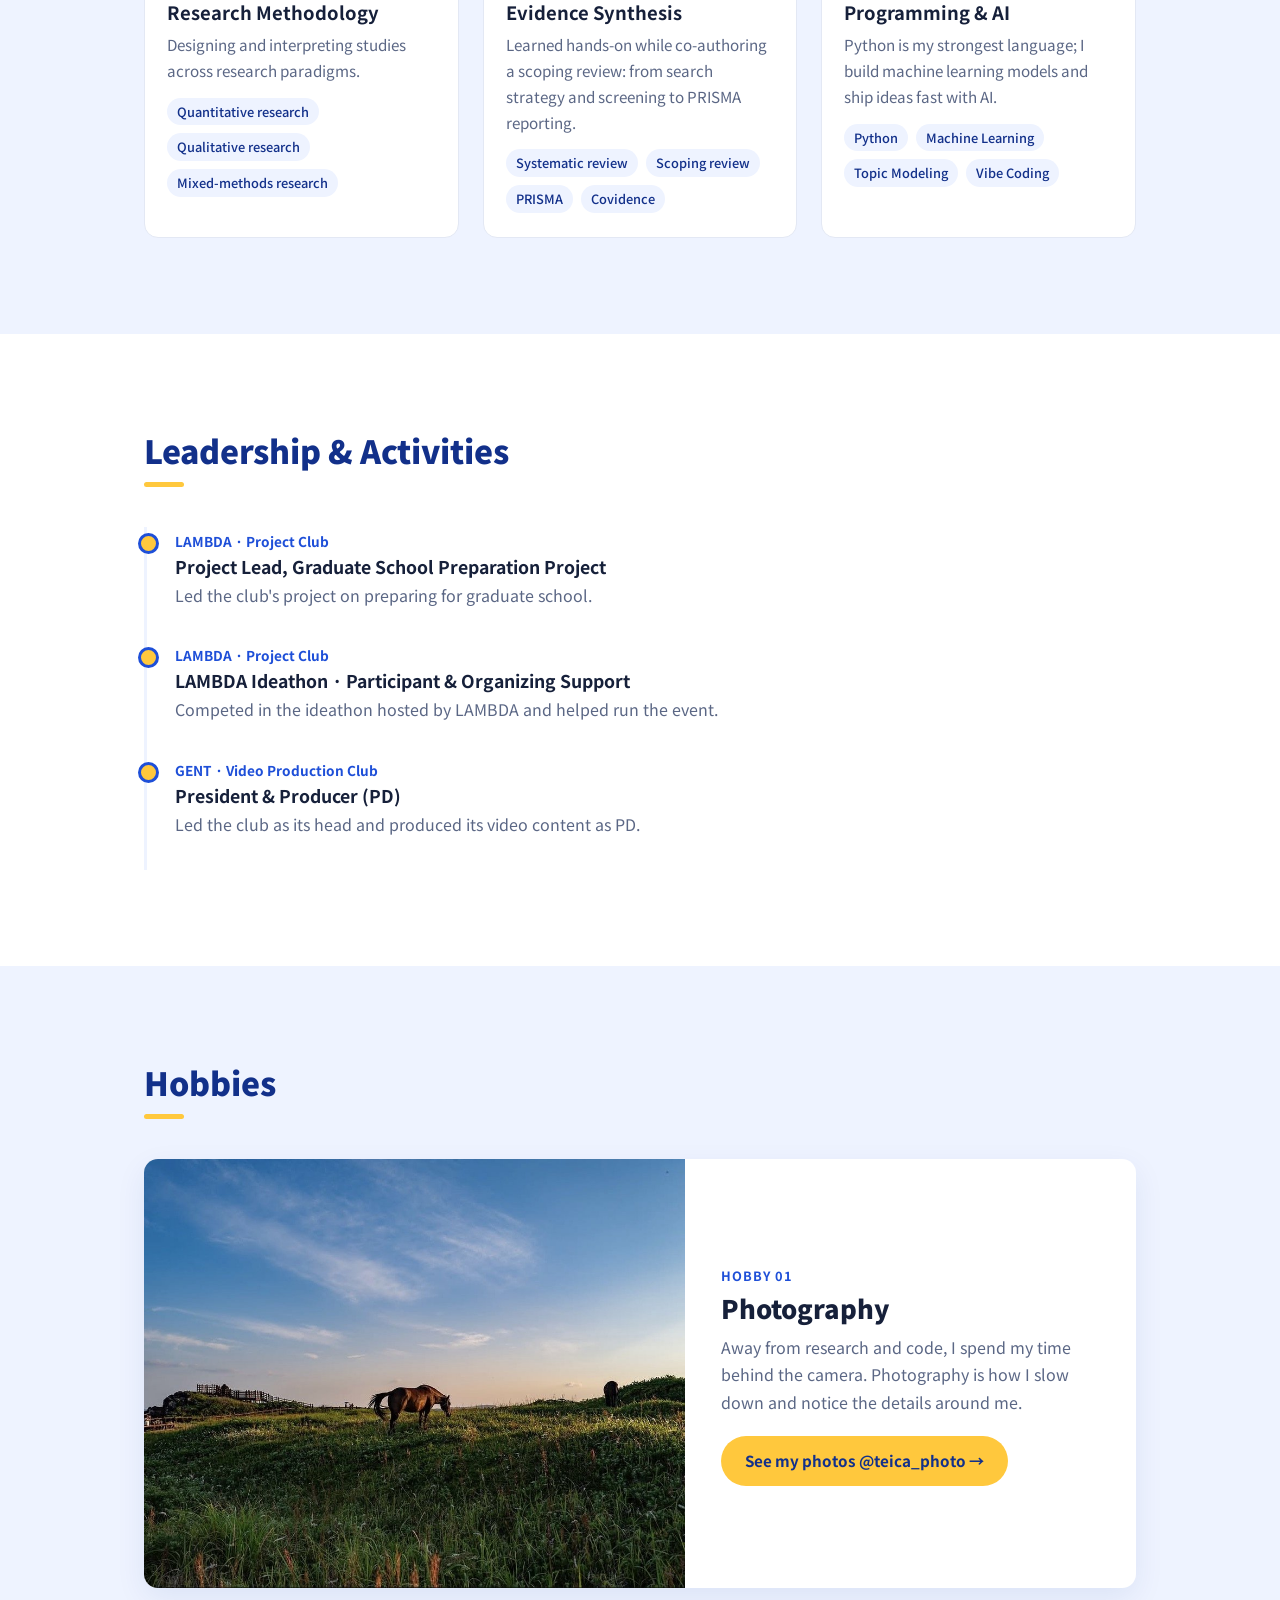
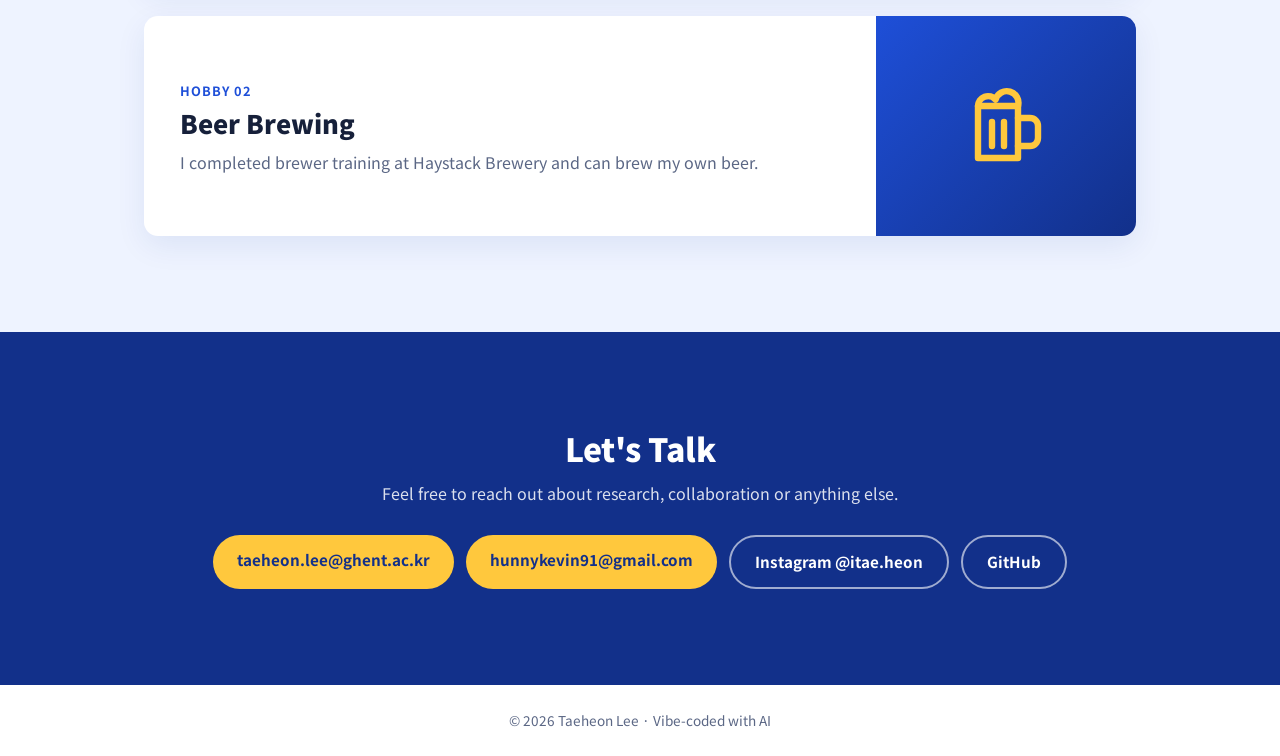
==== commit bede6a62: "Pin hero photo to the right edge with a soft left fade; no text overlap Co-Authored-By: Claude Opus " ====
--- a/index.html
+++ b/index.html
@@ -8,7 +8,7 @@
   <link rel="preconnect" href="https://fonts.googleapis.com">
   <link rel="preconnect" href="https://fonts.gstatic.com" crossorigin>
   <link href="https://fonts.googleapis.com/css2?family=Noto+Sans+KR:wght@400;500;700;900&display=swap" rel="stylesheet">
-  <link rel="stylesheet" href="style.css?v=12">
+  <link rel="stylesheet" href="style.css?v=14">
 </head>
 <body>
 
--- a/style.css
+++ b/style.css
@@ -53,21 +53,16 @@
 .hero h1 { font-size: clamp(2.8rem, 8vw, 5rem); font-weight: 900; }
 .lead { font-size: 1.15rem; opacity: 0.9; margin: 20px 0 32px; }
 .hero-actions { display: flex; gap: 12px; flex-wrap: wrap; }
-.hero { position: relative; overflow: hidden; }
-.hero-inner { position: relative; }
-.hero-text { position: relative; z-index: 1; max-width: 60%; }
-/* Full photo (never cropped) whose edges fade into the blue background */
+.hero { position: relative; overflow: hidden; min-height: 600px; display: flex; align-items: center; padding: 80px 0; }
+.hero-inner { width: 100%; }
+.hero-text { position: relative; z-index: 1; max-width: 560px; }
+/* Desktop: whole photo (never cropped) pinned to the right edge at full hero height;
+   only its left edge dissolves into the blue, so the text never overlaps it. */
 .hero-photo {
-  position: absolute; right: 0; top: -120px;
-  height: calc(100% + 230px); width: auto;
-  -webkit-mask-image:
-    linear-gradient(to right, transparent 0%, #000 22%, #000 80%, transparent 100%),
-    linear-gradient(to bottom, transparent 0%, #000 12%, #000 82%, transparent 100%);
-  -webkit-mask-composite: source-in;
-  mask-image:
-    linear-gradient(to right, transparent 0%, #000 22%, #000 80%, transparent 100%),
-    linear-gradient(to bottom, transparent 0%, #000 12%, #000 82%, transparent 100%);
-  mask-composite: intersect;
+  position: absolute; top: 0; right: 0;
+  height: 100%; width: auto;
+  -webkit-mask-image: linear-gradient(to right, transparent 0%, rgba(0,0,0,0.35) 18%, rgba(0,0,0,0.8) 32%, #000 45%);
+  mask-image: linear-gradient(to right, transparent 0%, rgba(0,0,0,0.35) 18%, rgba(0,0,0,0.8) 32%, #000 45%);
 }
 
 /* Buttons */
@@ -153,20 +148,6 @@
   .container { padding: 0 16px; }
   .nav-inner { flex-direction: column; height: auto; padding: 12px 16px; gap: 4px; }
   .nav nav { flex-wrap: wrap; justify-content: center; gap: 0 16px; max-width: 100%; }
-  .hero { padding: 64px 0; }
-  .hero { padding-top: 0; }
-  .hero-inner { flex-direction: column; align-items: flex-start; gap: 0; }
-  .hero-text { max-width: none; margin-top: -72px; }
-  .hero-photo {
-    position: static; display: block; align-self: center; order: -1;
-    width: min(100%, 380px); height: auto;
-    -webkit-mask-image:
-    linear-gradient(to right, transparent 0%, #000 22%, #000 80%, transparent 100%),
-    linear-gradient(to bottom, transparent 0%, #000 12%, #000 82%, transparent 100%);
-    mask-image:
-    linear-gradient(to right, transparent 0%, #000 22%, #000 80%, transparent 100%),
-    linear-gradient(to bottom, transparent 0%, #000 12%, #000 82%, transparent 100%);
-  }
   .section, .contact { padding: 64px 0; }
   .about-grid { grid-template-columns: 1fr; gap: 24px; }
 }
@@ -216,3 +197,32 @@
   .hobby-wide { grid-template-columns: 1fr; }
   .hobby-photo { min-height: 0; aspect-ratio: 5 / 4; height: auto; }
 }
+
+/* Below 1100px the photo would collide with the text, so stack it on top */
+@media (max-width: 1100px) {
+  .hero { display: block; min-height: 0; padding: 0 0 64px; }
+  .hero-inner { flex-direction: column; align-items: stretch; gap: 8px; }
+  .hero-text { max-width: none; }
+  .hero-photo {
+    position: static; order: -1; display: block;
+    /* pinned to the screen's right edge like on desktop; only the left side fades */
+    width: min(75%, 560px); height: auto;
+    margin: 0 calc((100% - 100vw) / 2) 0 auto;
+    -webkit-mask-image:
+      linear-gradient(to right, transparent 0%, rgba(0,0,0,0.35) 18%, rgba(0,0,0,0.8) 32%, #000 45%),
+      linear-gradient(to bottom, #000 65%, transparent 100%);
+    -webkit-mask-composite: source-in;
+    mask-image:
+      linear-gradient(to right, transparent 0%, rgba(0,0,0,0.35) 18%, rgba(0,0,0,0.8) 32%, #000 45%),
+      linear-gradient(to bottom, #000 65%, transparent 100%);
+    mask-composite: intersect;
+  }
+}
+/* Phones: photo spans the full screen width, so only the bottom needs to fade */
+@media (max-width: 560px) {
+  .hero-photo {
+    width: calc(100% + 32px); max-width: none; margin: 0 -16px;
+    -webkit-mask-image: linear-gradient(to bottom, #000 65%, transparent 100%);
+    mask-image: linear-gradient(to bottom, #000 65%, transparent 100%);
+  }
+}
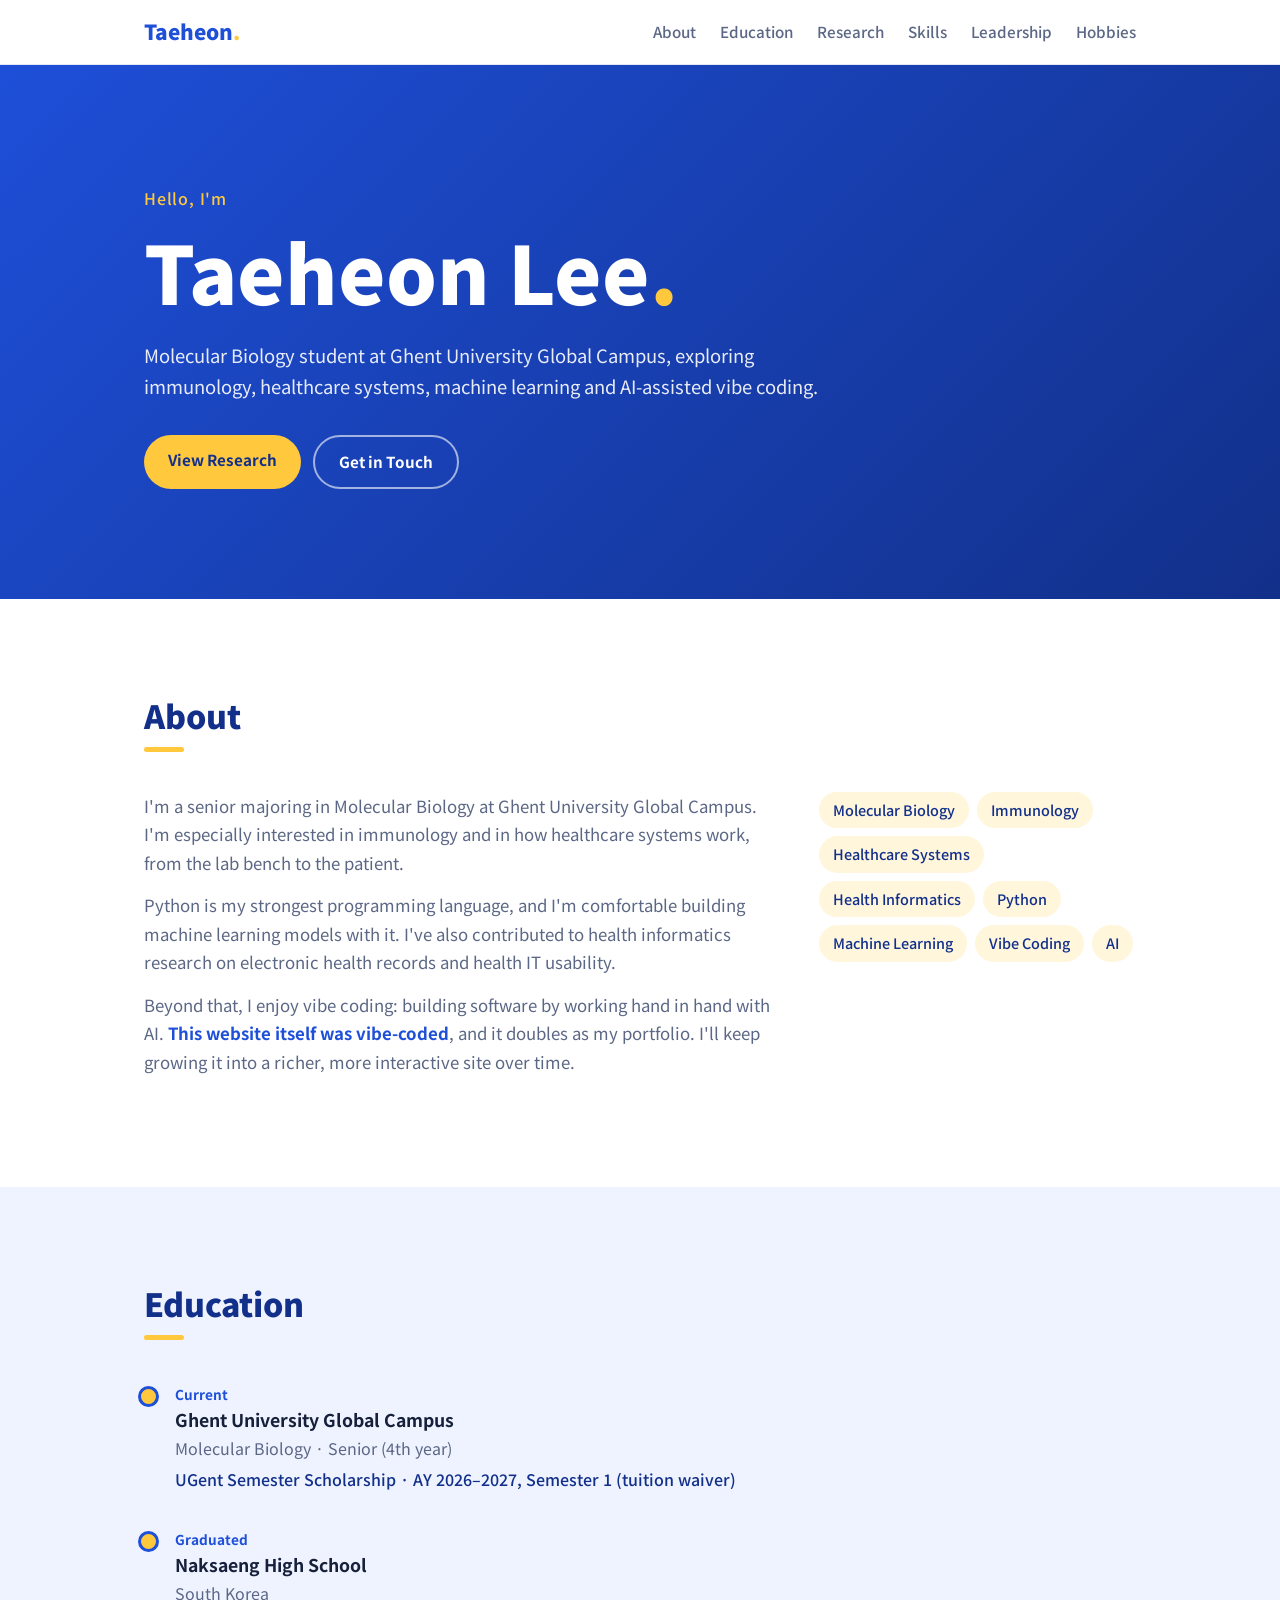
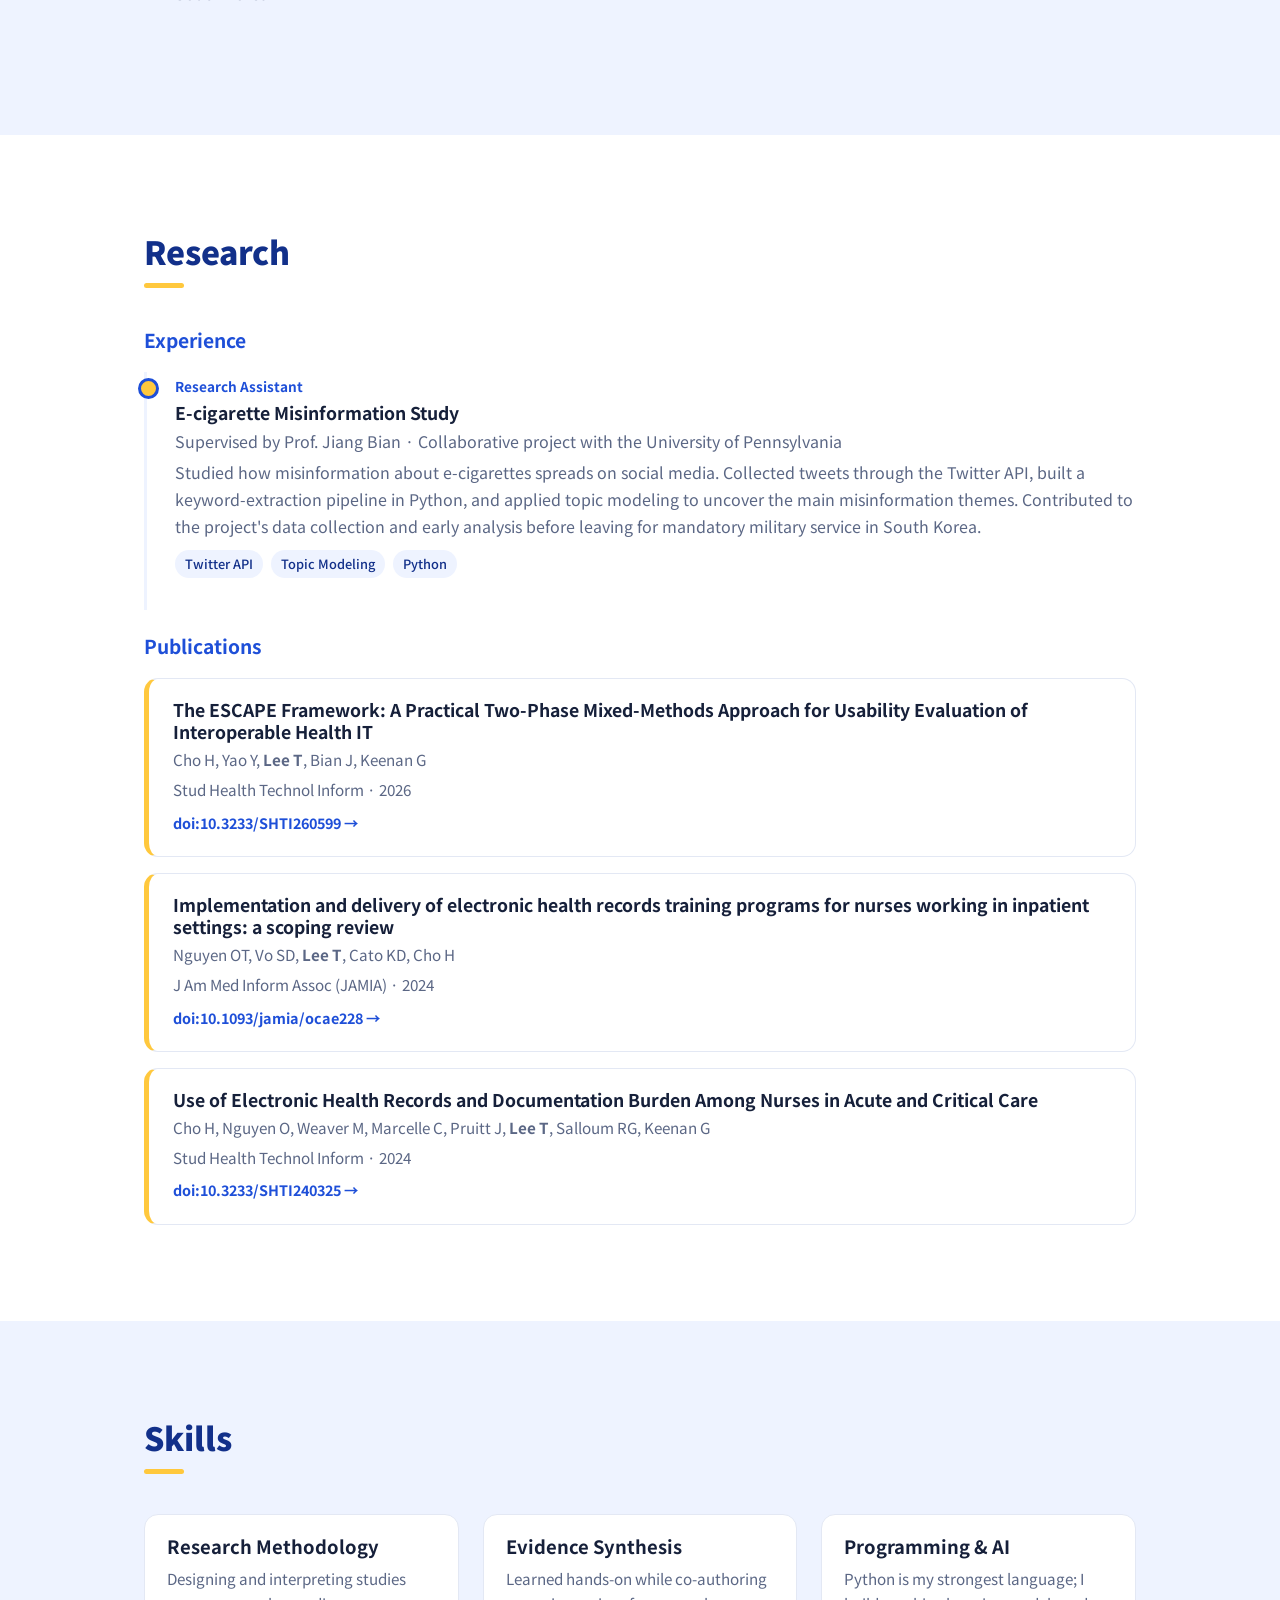
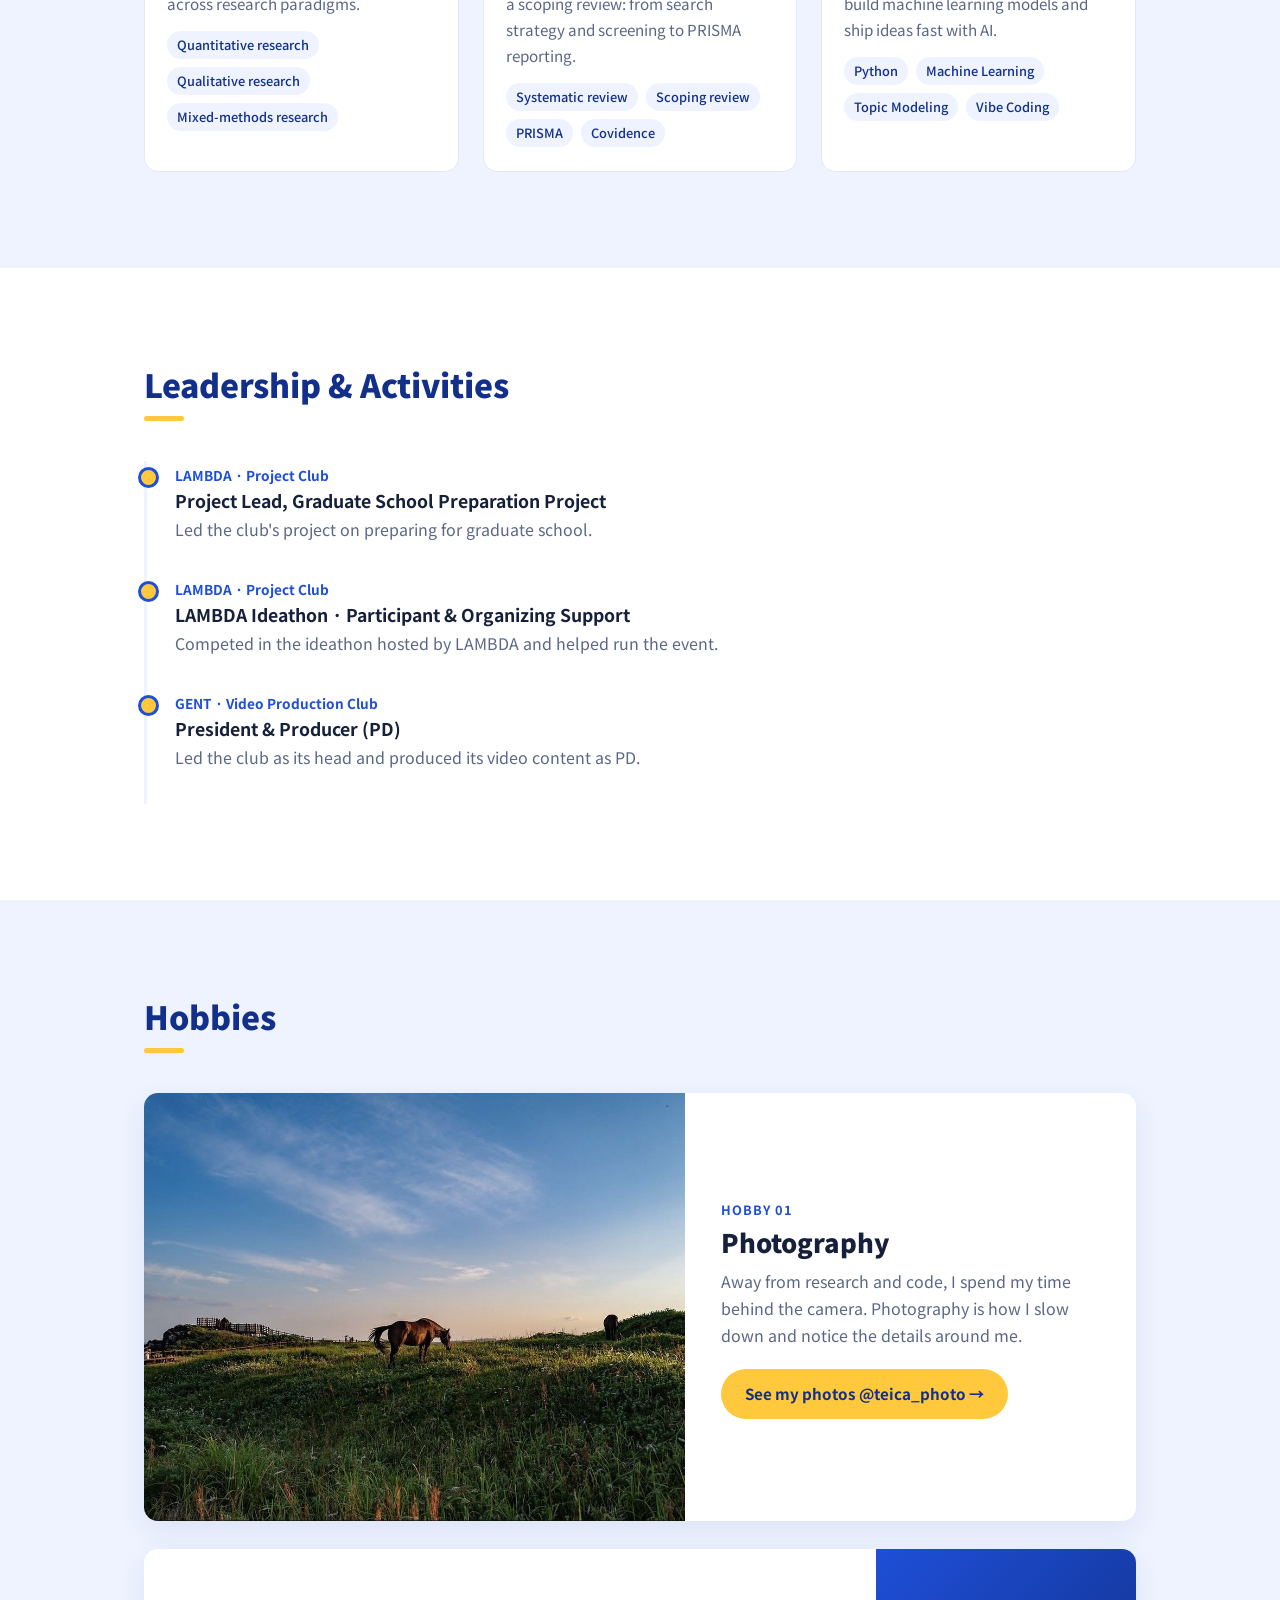
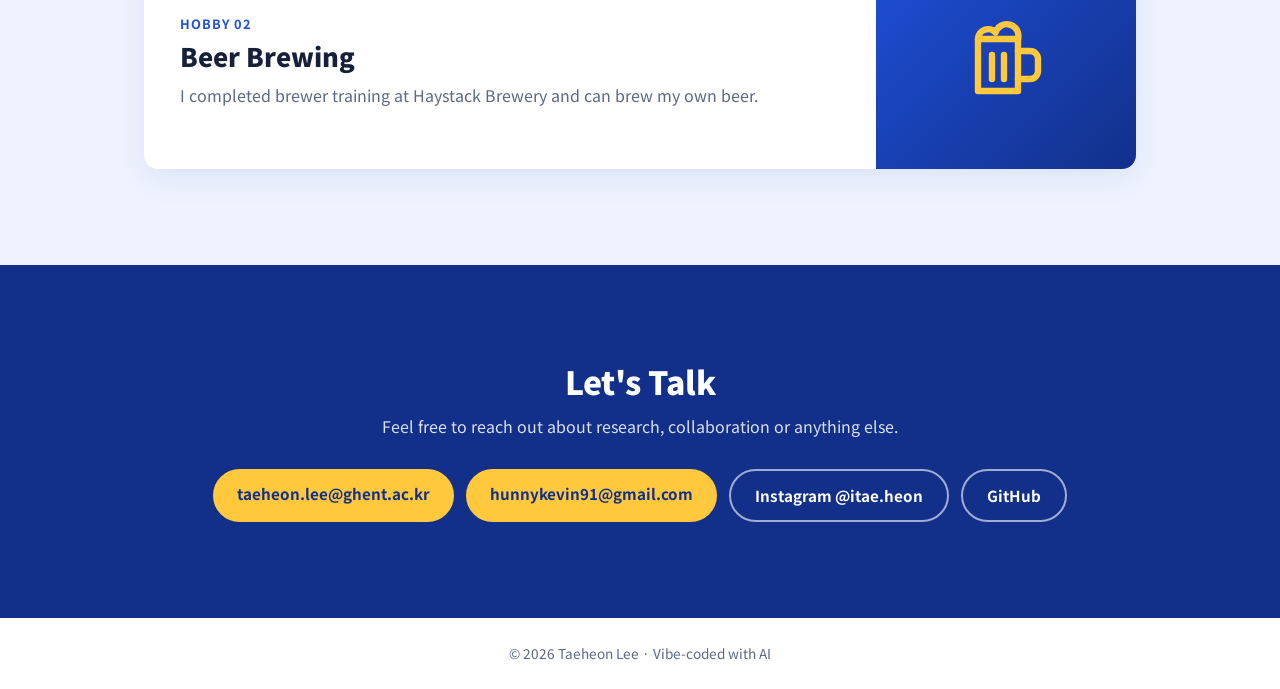
==== commit 6633da96: "Remove hero photo Co-Authored-By: Claude Opus 5.5 <noreply@anthropic.com> Claude-Session: https://cl" ====
--- a/index.html
+++ b/index.html
@@ -8,7 +8,7 @@
   <link rel="preconnect" href="https://fonts.googleapis.com">
   <link rel="preconnect" href="https://fonts.gstatic.com" crossorigin>
   <link href="https://fonts.googleapis.com/css2?family=Noto+Sans+KR:wght@400;500;700;900&display=swap" rel="stylesheet">
-  <link rel="stylesheet" href="style.css?v=14">
+  <link rel="stylesheet" href="style.css?v=15">
 </head>
 <body>
 
@@ -41,7 +41,6 @@
             <a href="#contact" class="btn btn-ghost">Get in Touch</a>
           </div>
         </div>
-        <img class="hero-photo" src="images/hero.jpg" alt="Taeheon Lee standing on coastal rocks at sunset" width="960" height="1200">
       </div>
     </section>
 
--- a/style.css
+++ b/style.css
@@ -53,17 +53,7 @@
 .hero h1 { font-size: clamp(2.8rem, 8vw, 5rem); font-weight: 900; }
 .lead { font-size: 1.15rem; opacity: 0.9; margin: 20px 0 32px; }
 .hero-actions { display: flex; gap: 12px; flex-wrap: wrap; }
-.hero { position: relative; overflow: hidden; min-height: 600px; display: flex; align-items: center; padding: 80px 0; }
-.hero-inner { width: 100%; }
-.hero-text { position: relative; z-index: 1; max-width: 560px; }
-/* Desktop: whole photo (never cropped) pinned to the right edge at full hero height;
-   only its left edge dissolves into the blue, so the text never overlaps it. */
-.hero-photo {
-  position: absolute; top: 0; right: 0;
-  height: 100%; width: auto;
-  -webkit-mask-image: linear-gradient(to right, transparent 0%, rgba(0,0,0,0.35) 18%, rgba(0,0,0,0.8) 32%, #000 45%);
-  mask-image: linear-gradient(to right, transparent 0%, rgba(0,0,0,0.35) 18%, rgba(0,0,0,0.8) 32%, #000 45%);
-}
+.hero-text { max-width: 720px; }
 
 /* Buttons */
 .btn {
@@ -146,6 +136,7 @@
 /* Mobile */
 @media (max-width: 720px) {
   .container { padding: 0 16px; }
+  .hero { padding: 64px 0; }
   .nav-inner { flex-direction: column; height: auto; padding: 12px 16px; gap: 4px; }
   .nav nav { flex-wrap: wrap; justify-content: center; gap: 0 16px; max-width: 100%; }
   .section, .contact { padding: 64px 0; }
@@ -197,32 +188,3 @@
   .hobby-wide { grid-template-columns: 1fr; }
   .hobby-photo { min-height: 0; aspect-ratio: 5 / 4; height: auto; }
 }
-
-/* Below 1100px the photo would collide with the text, so stack it on top */
-@media (max-width: 1100px) {
-  .hero { display: block; min-height: 0; padding: 0 0 64px; }
-  .hero-inner { flex-direction: column; align-items: stretch; gap: 8px; }
-  .hero-text { max-width: none; }
-  .hero-photo {
-    position: static; order: -1; display: block;
-    /* pinned to the screen's right edge like on desktop; only the left side fades */
-    width: min(75%, 560px); height: auto;
-    margin: 0 calc((100% - 100vw) / 2) 0 auto;
-    -webkit-mask-image:
-      linear-gradient(to right, transparent 0%, rgba(0,0,0,0.35) 18%, rgba(0,0,0,0.8) 32%, #000 45%),
-      linear-gradient(to bottom, #000 65%, transparent 100%);
-    -webkit-mask-composite: source-in;
-    mask-image:
-      linear-gradient(to right, transparent 0%, rgba(0,0,0,0.35) 18%, rgba(0,0,0,0.8) 32%, #000 45%),
-      linear-gradient(to bottom, #000 65%, transparent 100%);
-    mask-composite: intersect;
-  }
-}
-/* Phones: photo spans the full screen width, so only the bottom needs to fade */
-@media (max-width: 560px) {
-  .hero-photo {
-    width: calc(100% + 32px); max-width: none; margin: 0 -16px;
-    -webkit-mask-image: linear-gradient(to bottom, #000 65%, transparent 100%);
-    mask-image: linear-gradient(to bottom, #000 65%, transparent 100%);
-  }
-}
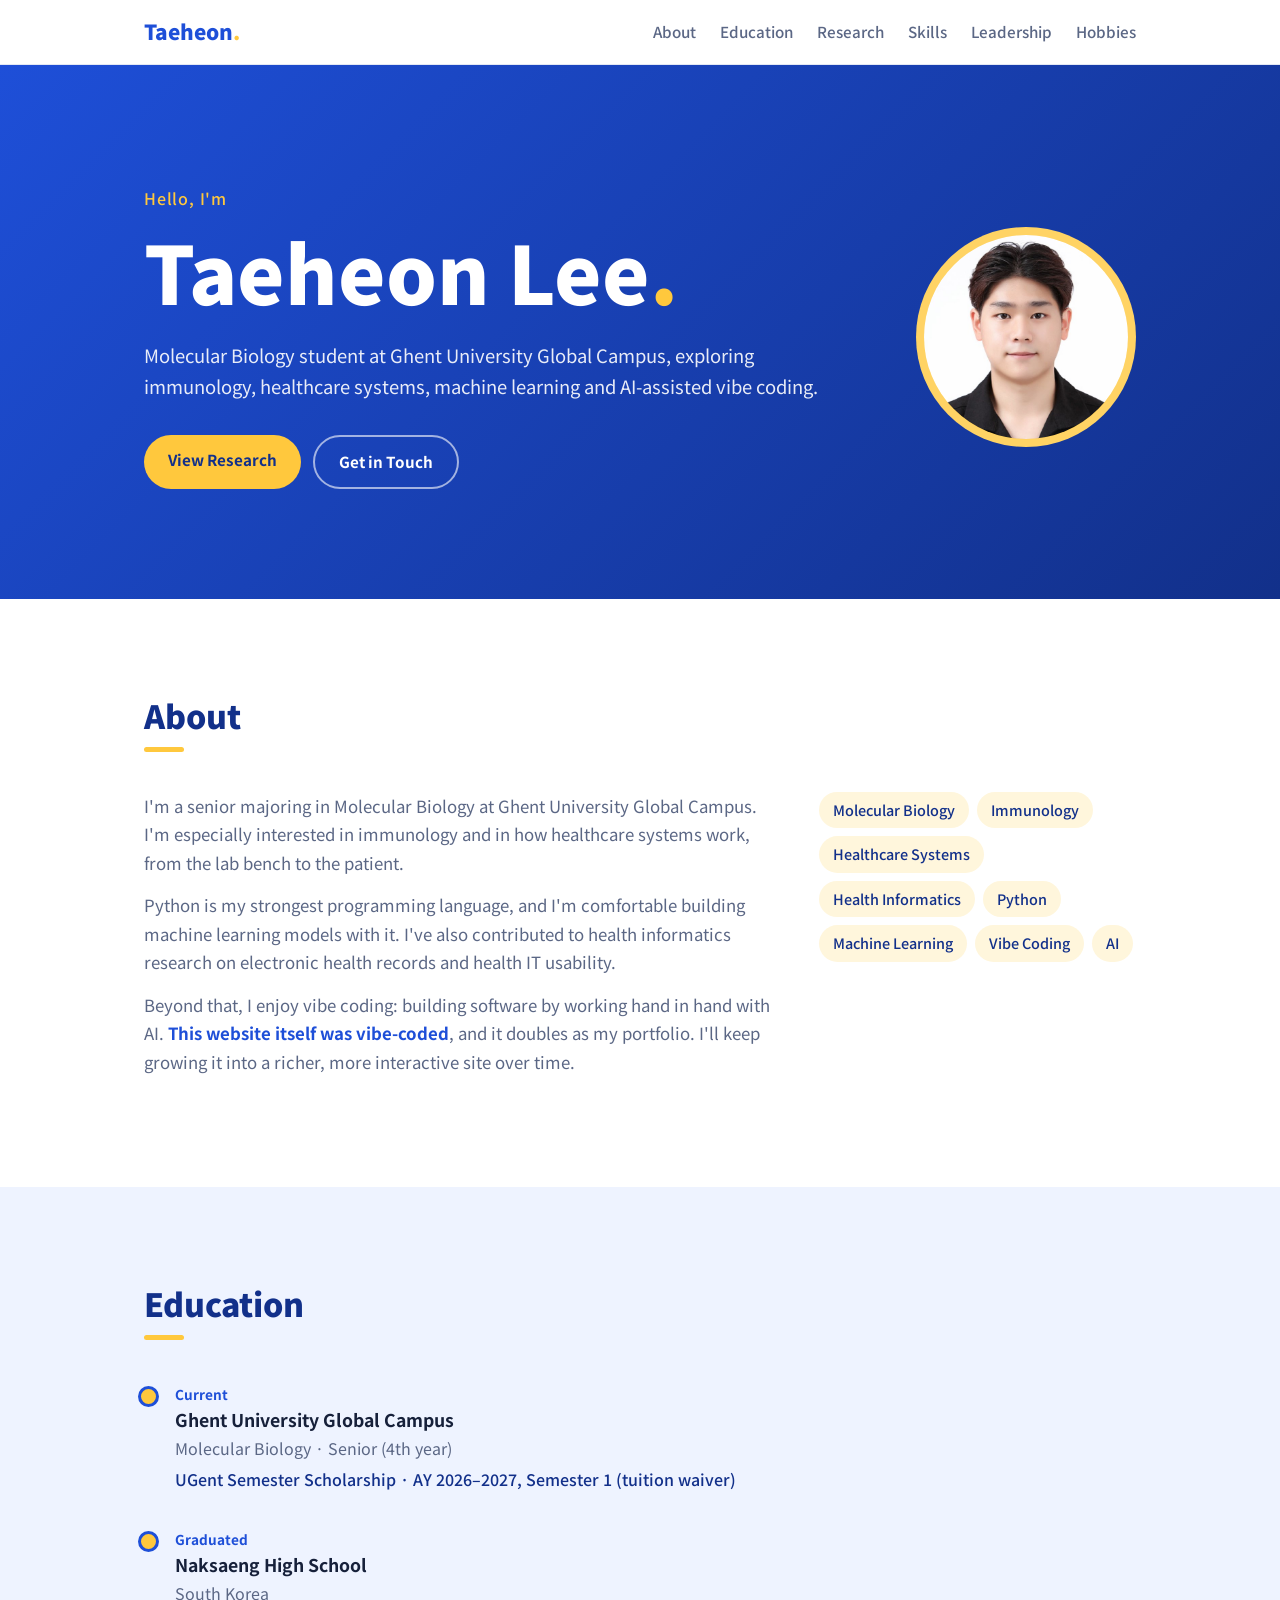
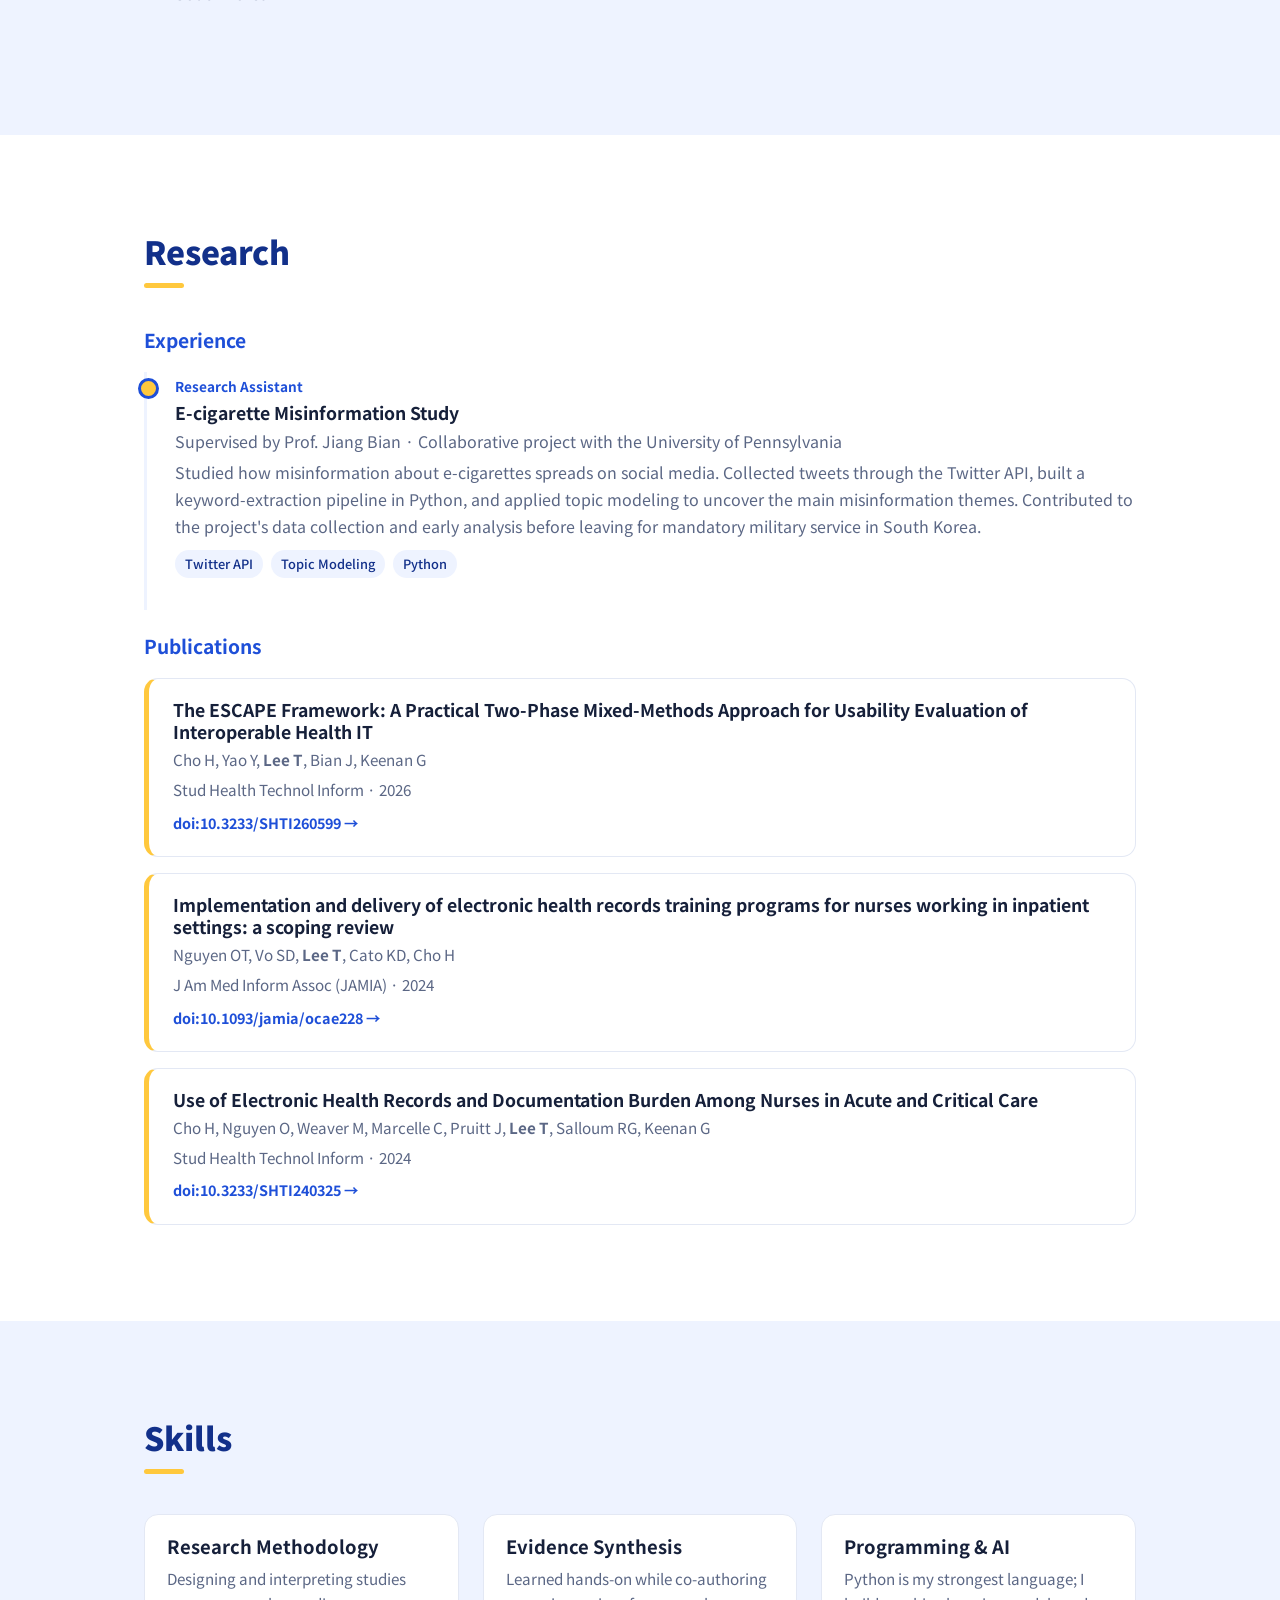
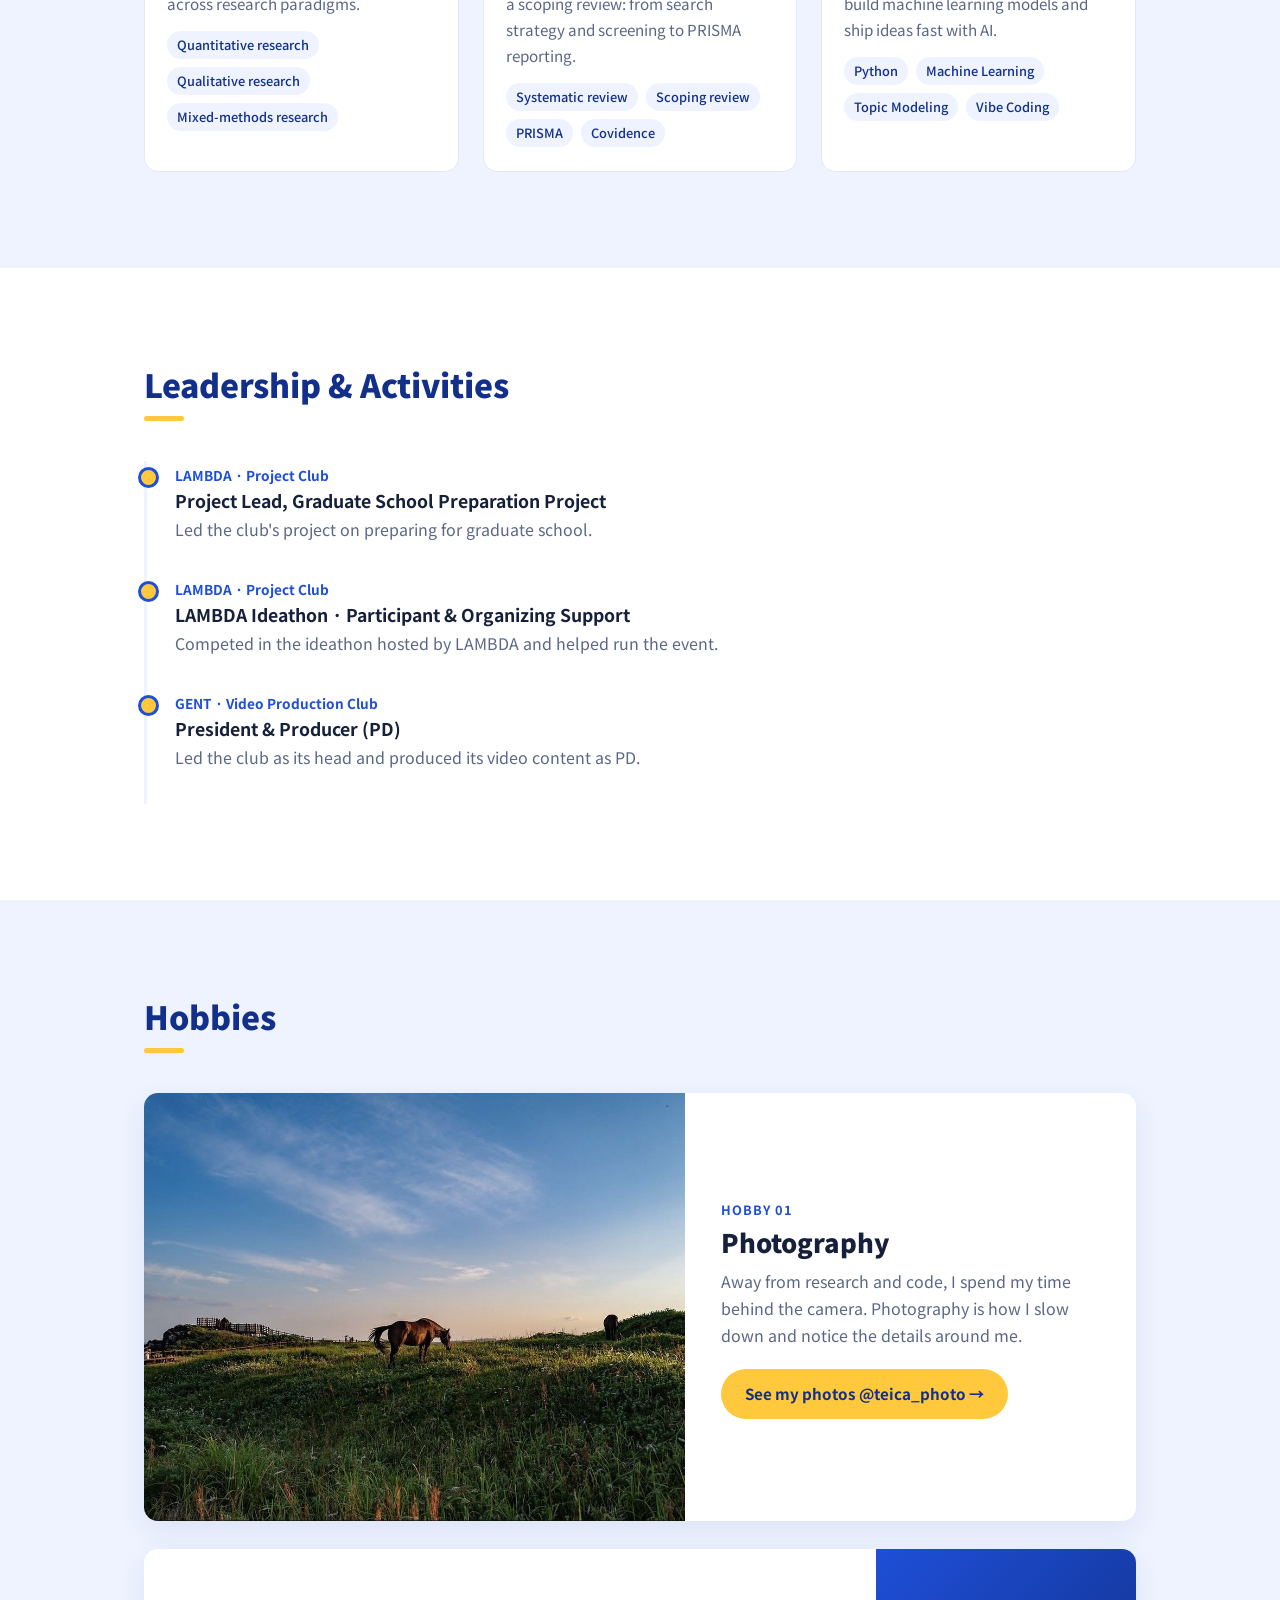
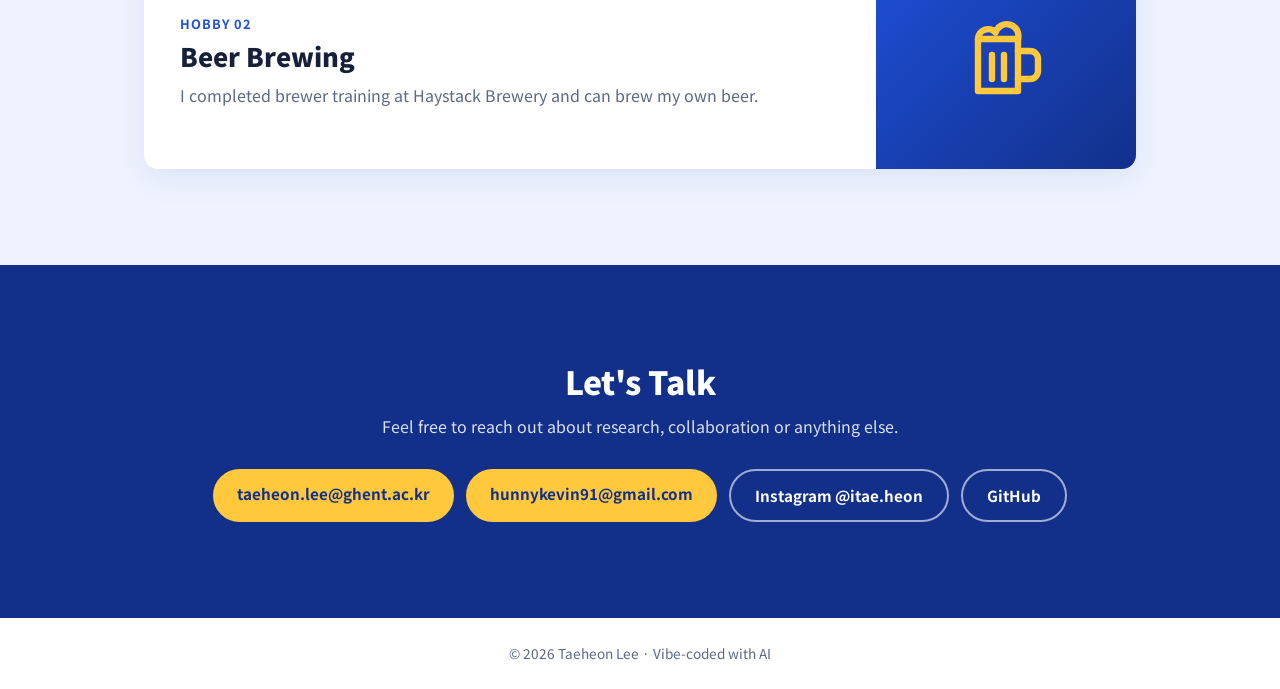
==== commit f2c15672: "Restore circular profile photo in hero Co-Authored-By: Claude Opus 5.5 <noreply@anthropic.com> Claud" ====
--- a/index.html
+++ b/index.html
@@ -8,7 +8,7 @@
   <link rel="preconnect" href="https://fonts.googleapis.com">
   <link rel="preconnect" href="https://fonts.gstatic.com" crossorigin>
   <link href="https://fonts.googleapis.com/css2?family=Noto+Sans+KR:wght@400;500;700;900&display=swap" rel="stylesheet">
-  <link rel="stylesheet" href="style.css?v=15">
+  <link rel="stylesheet" href="style.css?v=16">
 </head>
 <body>
 
@@ -41,6 +41,7 @@
             <a href="#contact" class="btn btn-ghost">Get in Touch</a>
           </div>
         </div>
+        <img class="avatar" src="images/profile.jpg" alt="Portrait of Taeheon Lee" width="220" height="220">
       </div>
     </section>
 
--- a/style.css
+++ b/style.css
@@ -54,6 +54,13 @@
 .lead { font-size: 1.15rem; opacity: 0.9; margin: 20px 0 32px; }
 .hero-actions { display: flex; gap: 12px; flex-wrap: wrap; }
 .hero-text { max-width: 720px; }
+.avatar {
+  flex-shrink: 0;
+  width: 220px; height: 220px; border-radius: 50%;
+  object-fit: cover; object-position: center 25%;
+  background: var(--yellow);
+  border: 8px solid rgba(255, 255, 255, 0.2);
+}
 
 /* Buttons */
 .btn {
@@ -137,6 +144,8 @@
 @media (max-width: 720px) {
   .container { padding: 0 16px; }
   .hero { padding: 64px 0; }
+  .hero-inner { flex-direction: column-reverse; align-items: flex-start; gap: 32px; }
+  .avatar { width: 120px; height: 120px; border-width: 5px; }
   .nav-inner { flex-direction: column; height: auto; padding: 12px 16px; gap: 4px; }
   .nav nav { flex-wrap: wrap; justify-content: center; gap: 0 16px; max-width: 100%; }
   .section, .contact { padding: 64px 0; }
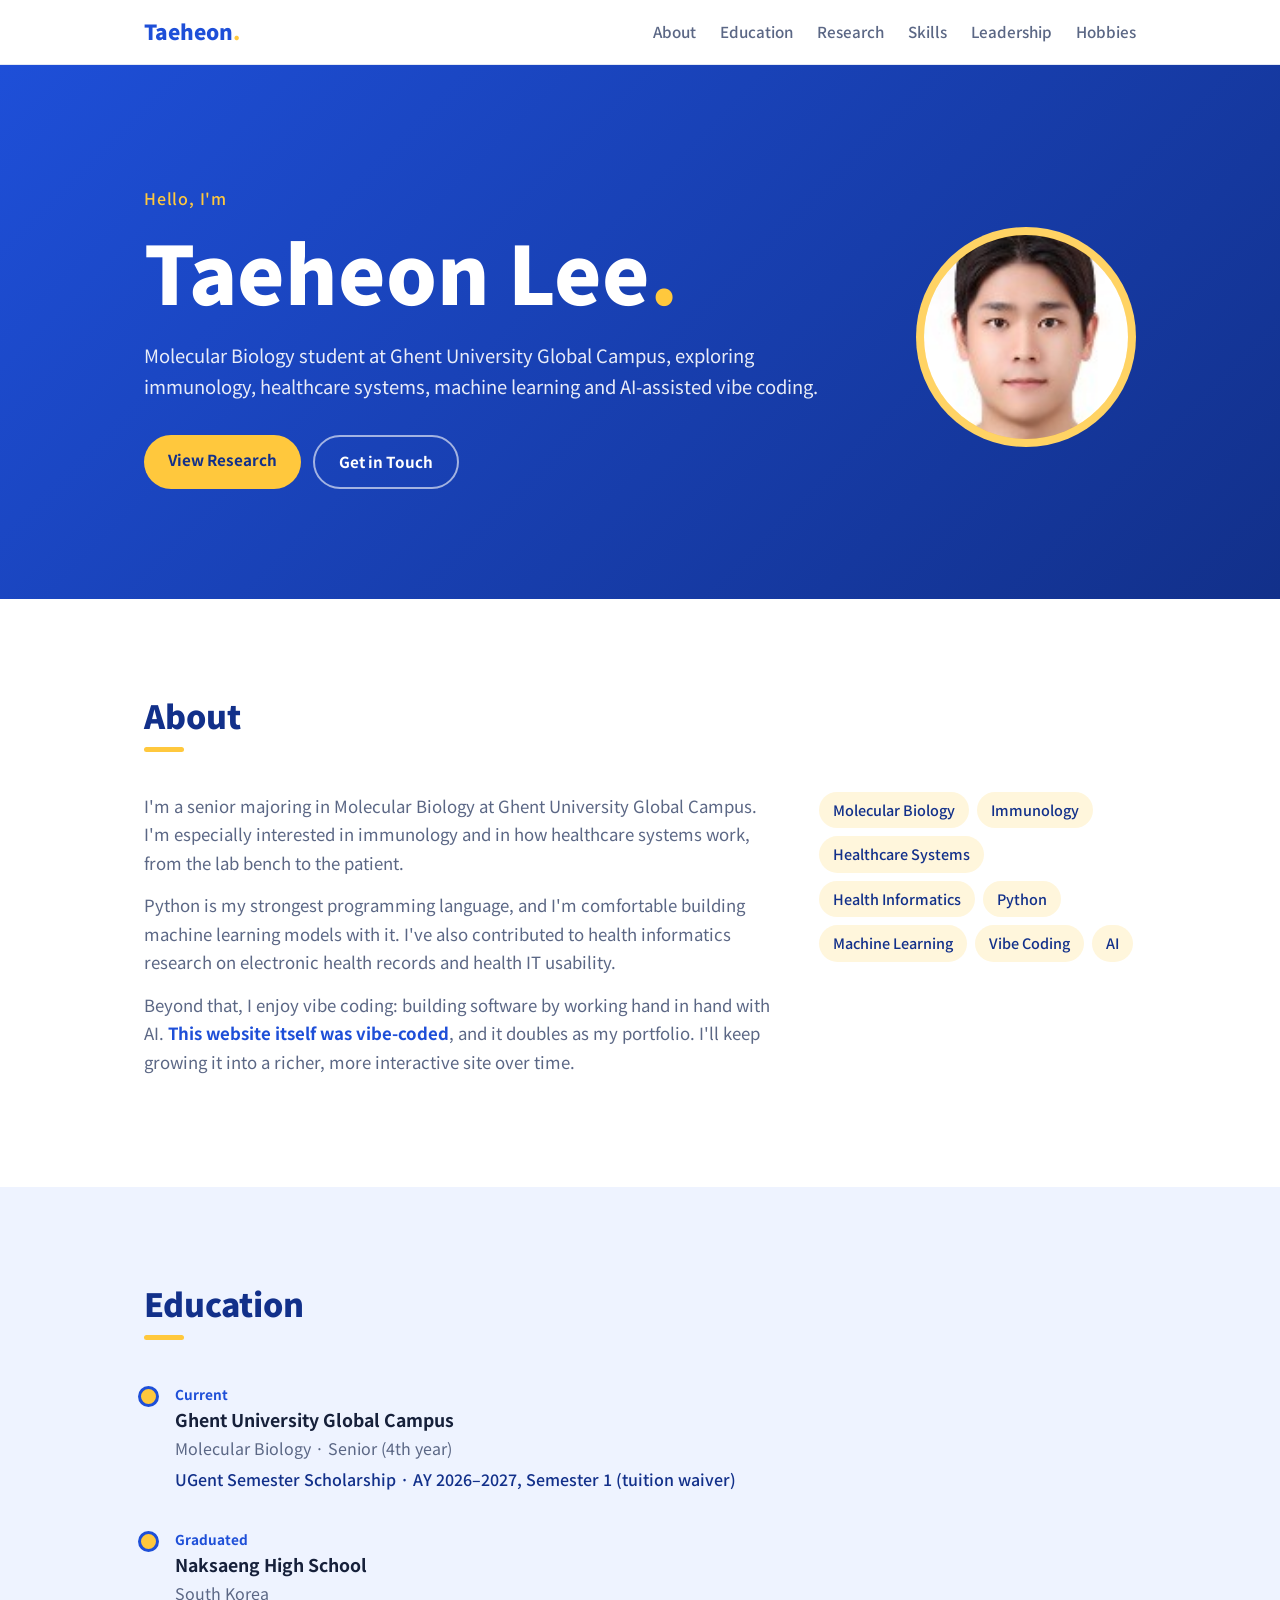
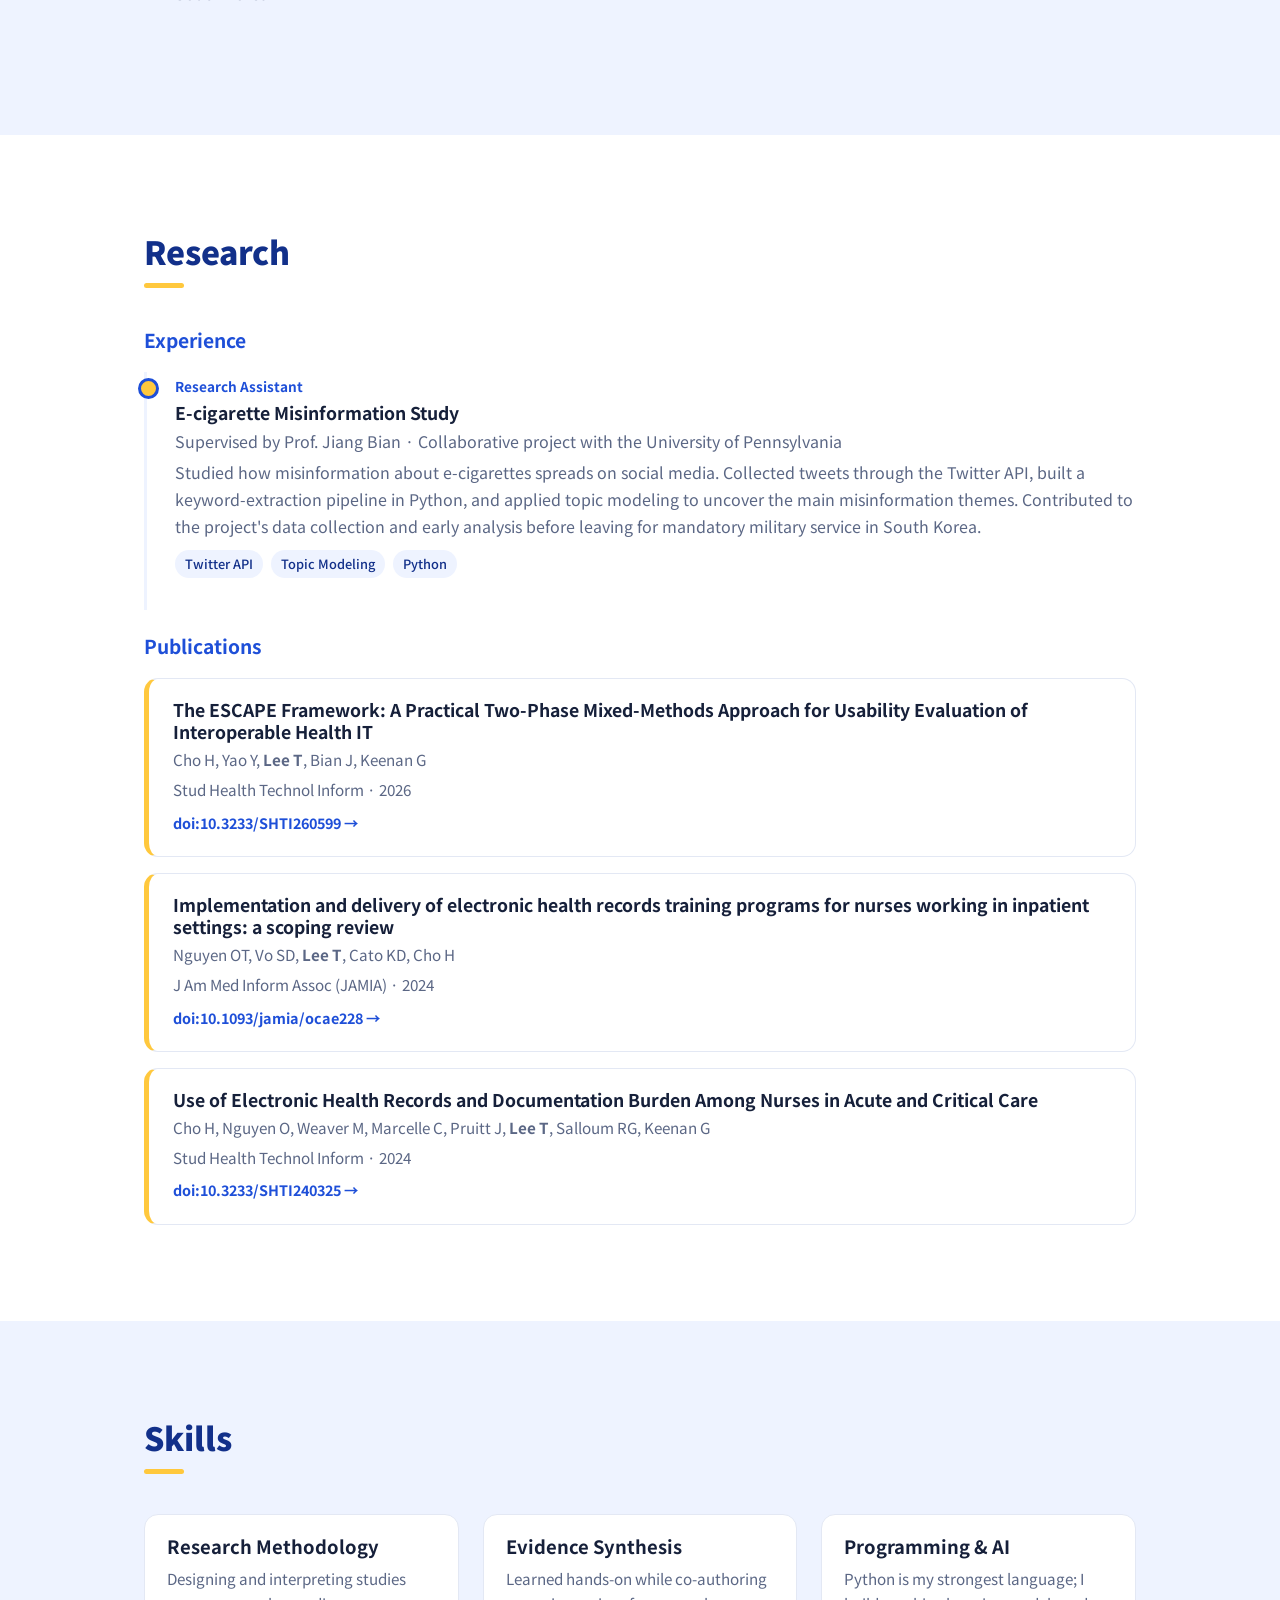
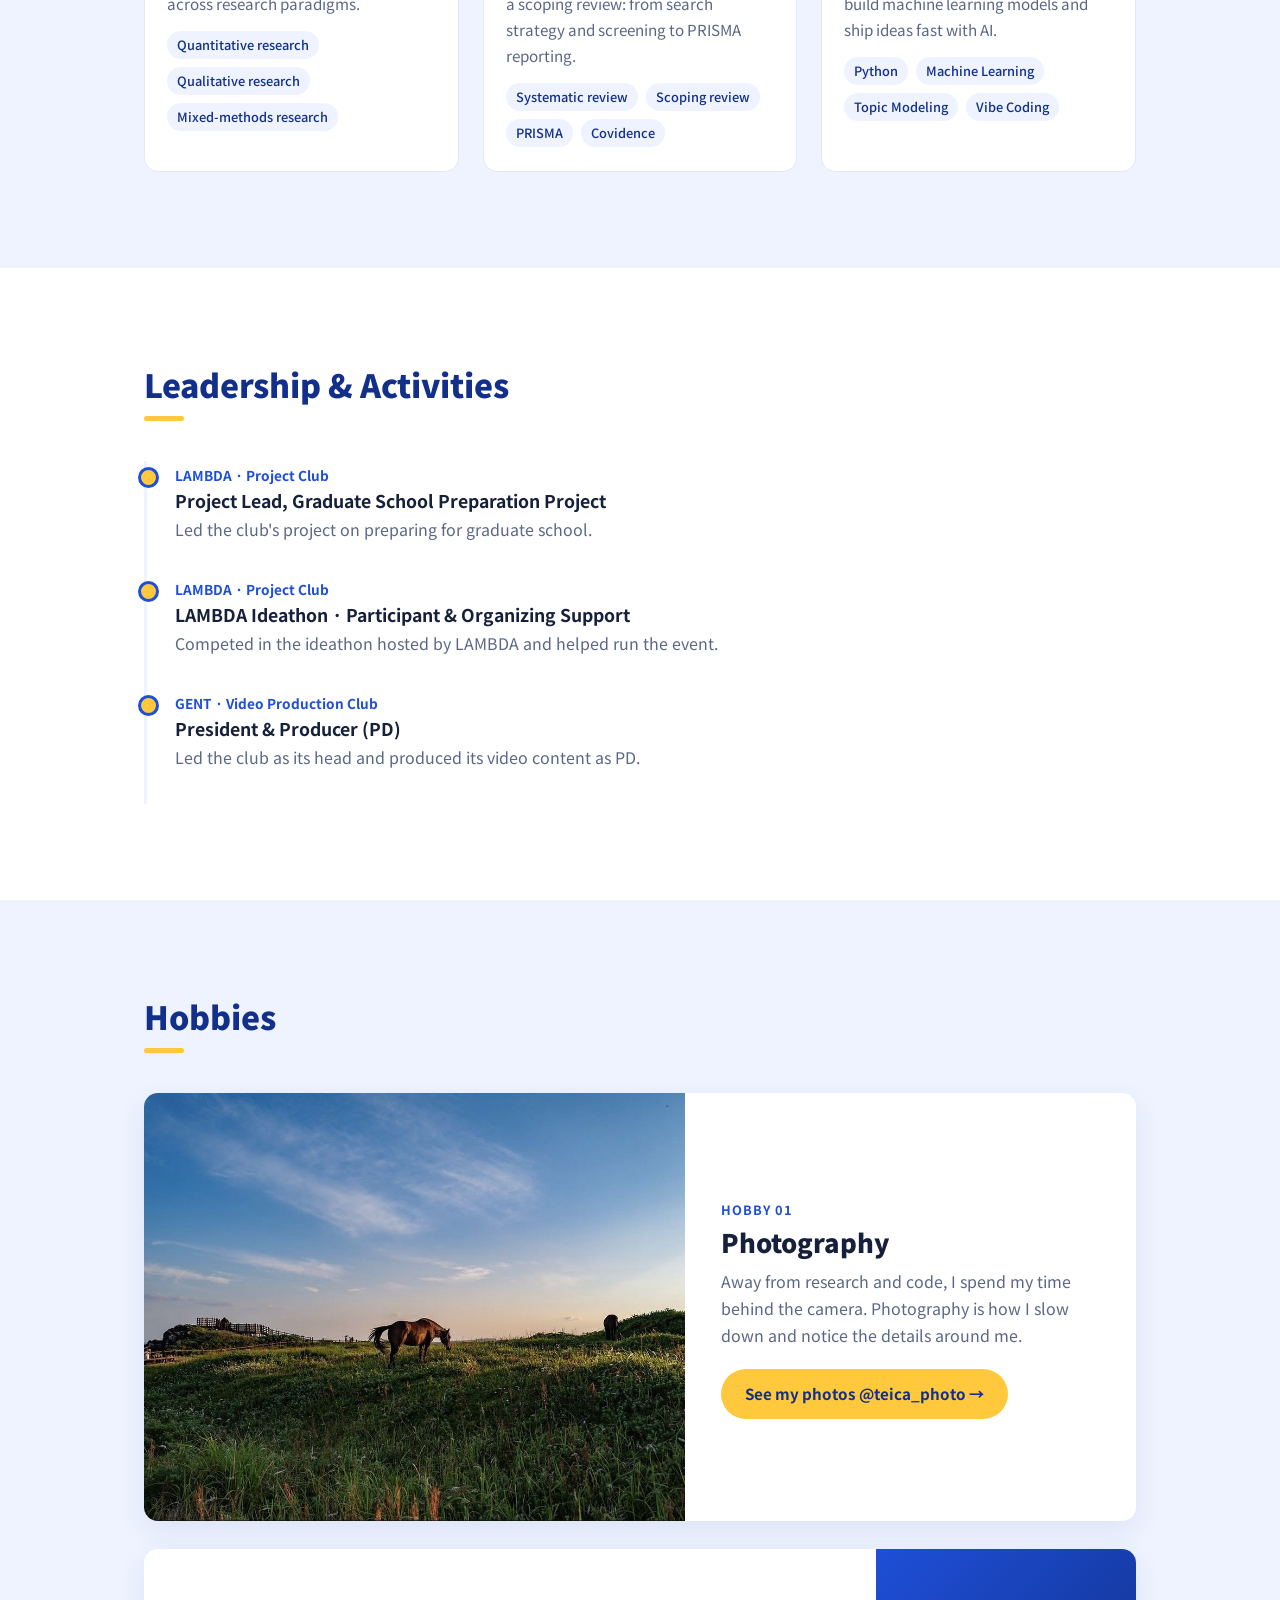
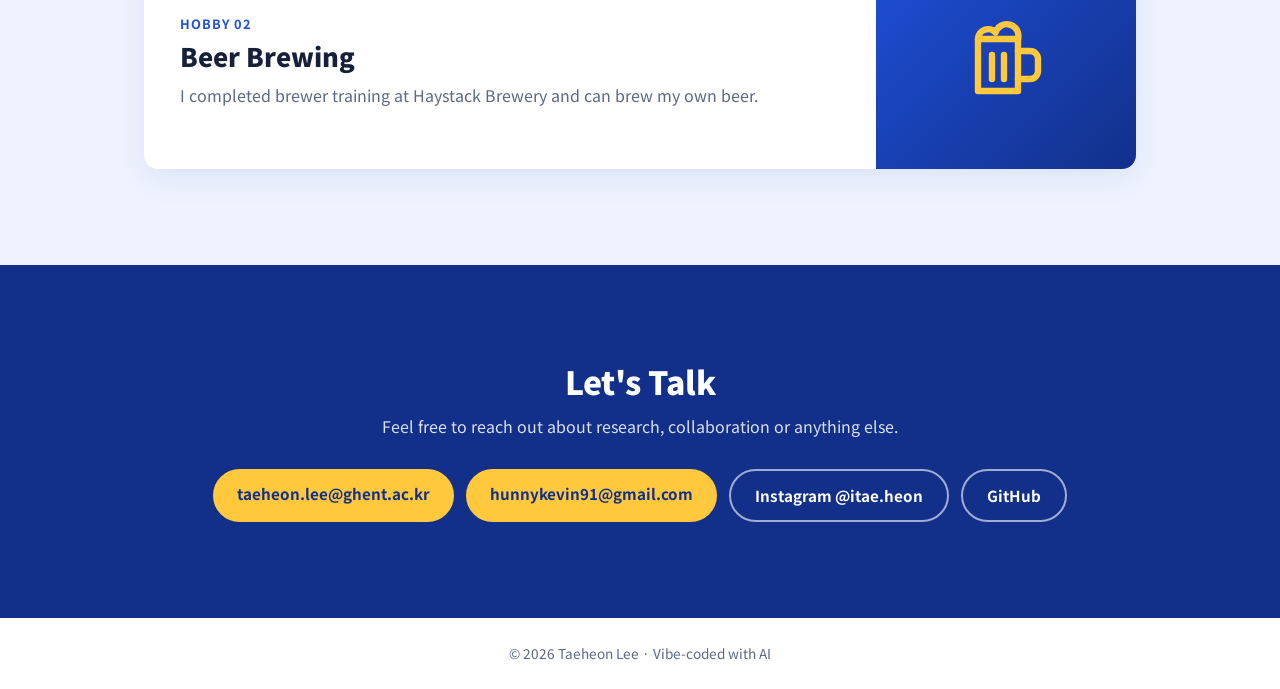
==== commit ca9465cb: "Use new profile photo crop Co-Authored-By: Claude Opus 5.5 <noreply@anthropic.com> Claude-Session: h" ====
--- a/index.html
+++ b/index.html
@@ -8,7 +8,7 @@
   <link rel="preconnect" href="https://fonts.googleapis.com">
   <link rel="preconnect" href="https://fonts.gstatic.com" crossorigin>
   <link href="https://fonts.googleapis.com/css2?family=Noto+Sans+KR:wght@400;500;700;900&display=swap" rel="stylesheet">
-  <link rel="stylesheet" href="style.css?v=16">
+  <link rel="stylesheet" href="style.css?v=17">
 </head>
 <body>
 
@@ -41,7 +41,7 @@
             <a href="#contact" class="btn btn-ghost">Get in Touch</a>
           </div>
         </div>
-        <img class="avatar" src="images/profile.jpg" alt="Portrait of Taeheon Lee" width="220" height="220">
+        <img class="avatar" src="images/profile.jpg?v=2" alt="Portrait of Taeheon Lee" width="220" height="220">
       </div>
     </section>
 
--- a/style.css
+++ b/style.css
@@ -57,7 +57,7 @@
 .avatar {
   flex-shrink: 0;
   width: 220px; height: 220px; border-radius: 50%;
-  object-fit: cover; object-position: center 25%;
+  object-fit: cover; object-position: center 45%;
   background: var(--yellow);
   border: 8px solid rgba(255, 255, 255, 0.2);
 }
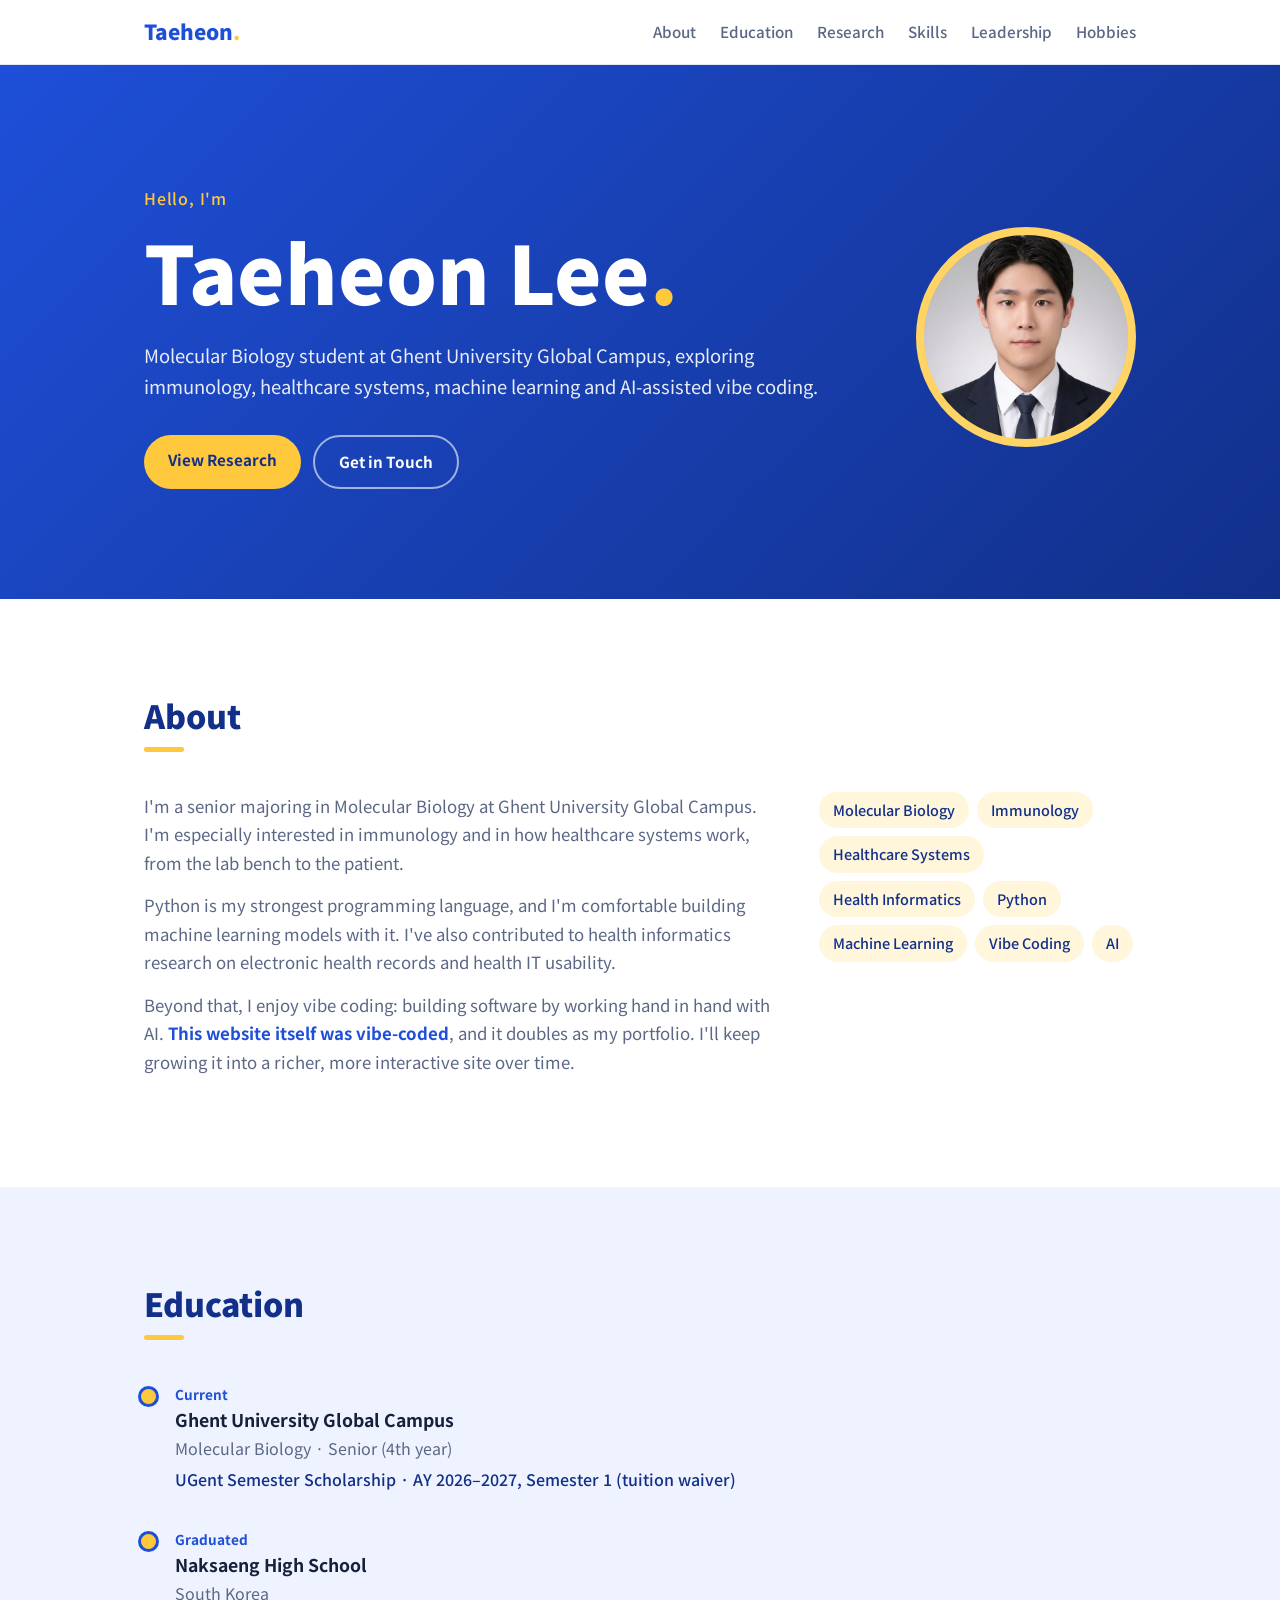
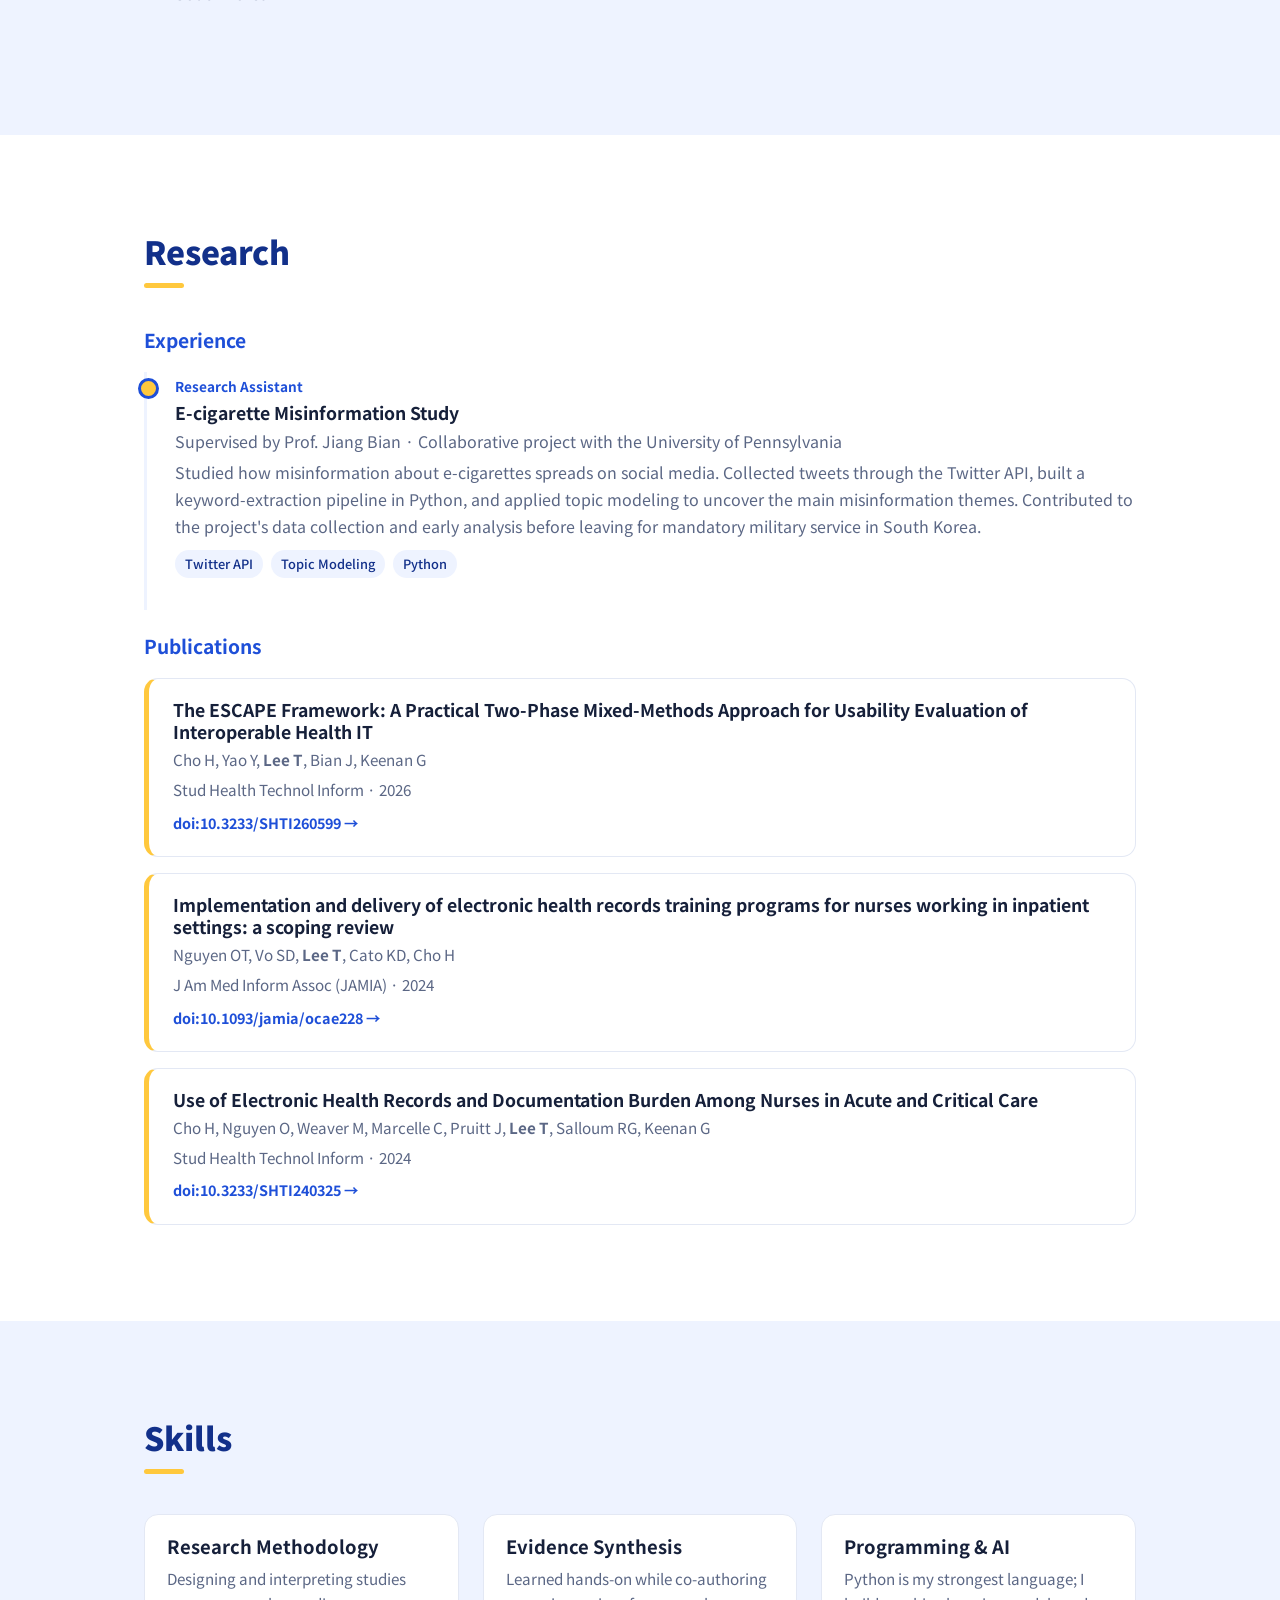
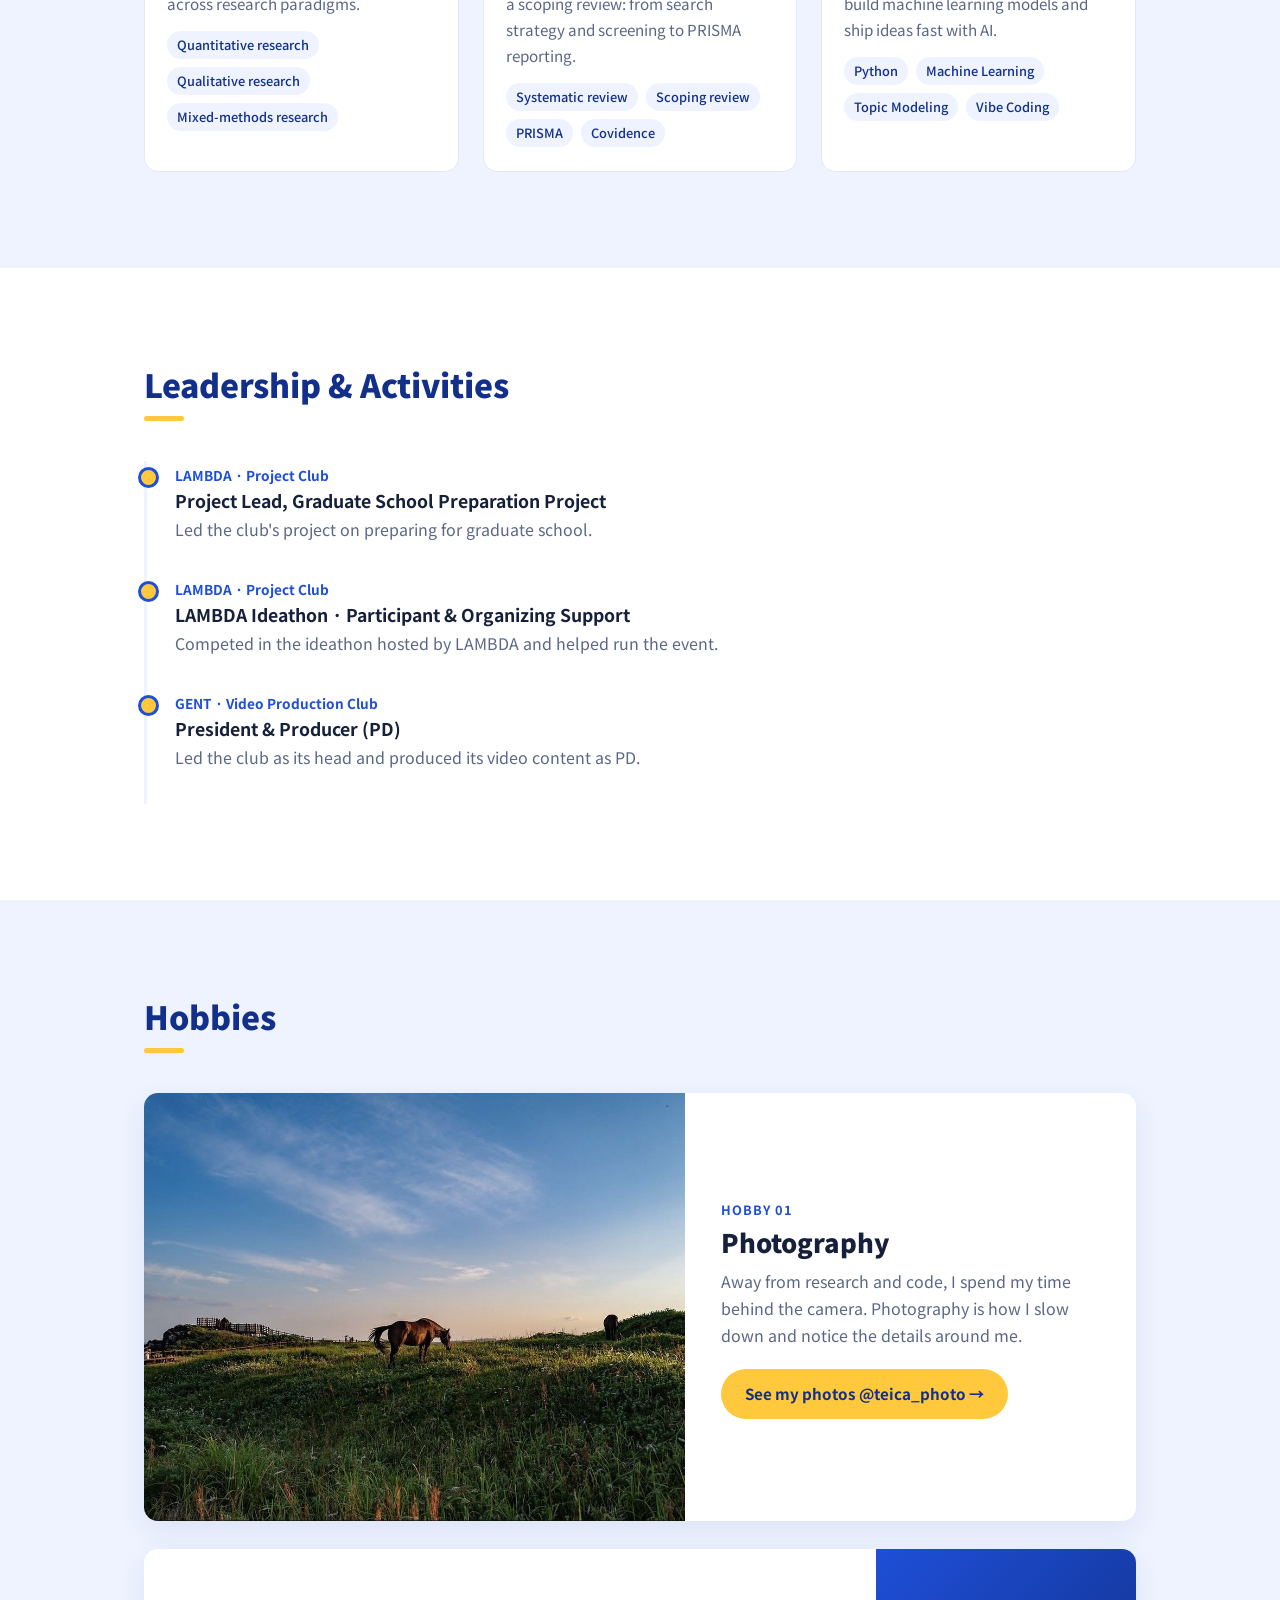
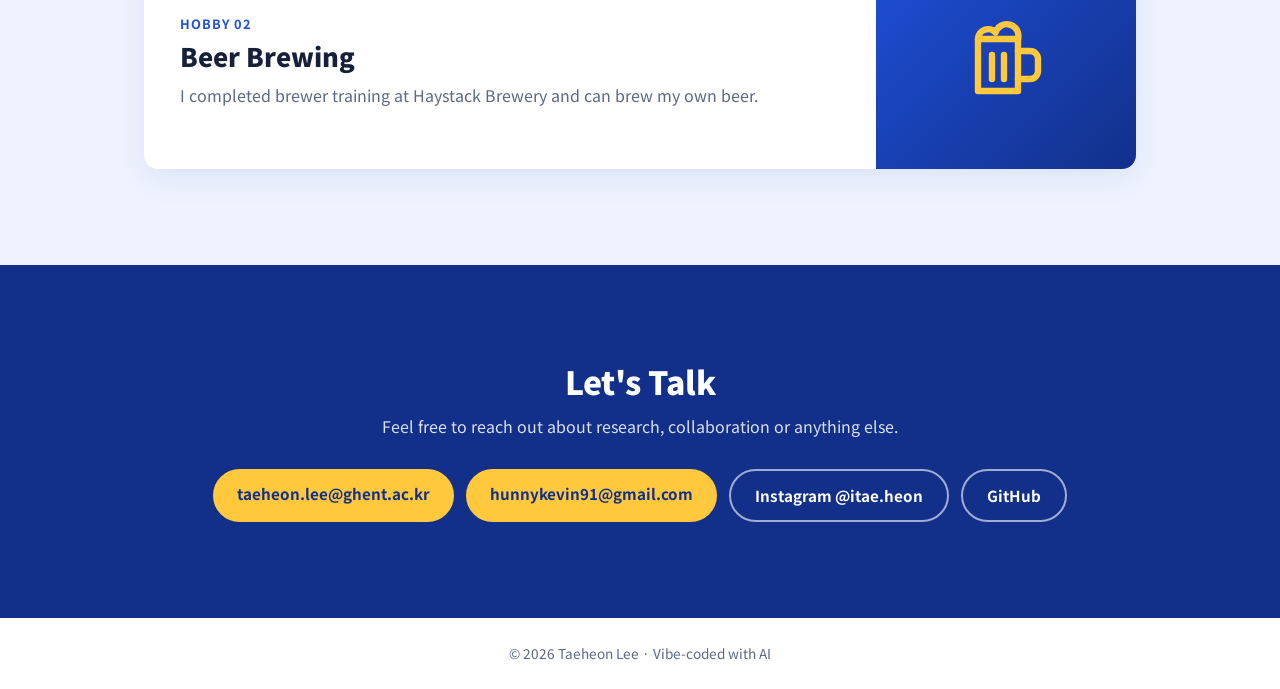
==== commit 9a37b08c: "Use suit portrait as profile photo Co-Authored-By: Claude Opus 5.5 <noreply@anthropic.com> Claude-Se" ====
--- a/index.html
+++ b/index.html
@@ -8,7 +8,7 @@
   <link rel="preconnect" href="https://fonts.googleapis.com">
   <link rel="preconnect" href="https://fonts.gstatic.com" crossorigin>
   <link href="https://fonts.googleapis.com/css2?family=Noto+Sans+KR:wght@400;500;700;900&display=swap" rel="stylesheet">
-  <link rel="stylesheet" href="style.css?v=17">
+  <link rel="stylesheet" href="style.css?v=18">
 </head>
 <body>
 
@@ -41,7 +41,7 @@
             <a href="#contact" class="btn btn-ghost">Get in Touch</a>
           </div>
         </div>
-        <img class="avatar" src="images/profile.jpg?v=2" alt="Portrait of Taeheon Lee" width="220" height="220">
+        <img class="avatar" src="images/profile.jpg?v=3" alt="Portrait of Taeheon Lee" width="220" height="220">
       </div>
     </section>
 
--- a/style.css
+++ b/style.css
@@ -57,7 +57,7 @@
 .avatar {
   flex-shrink: 0;
   width: 220px; height: 220px; border-radius: 50%;
-  object-fit: cover; object-position: center 45%;
+  object-fit: cover; object-position: center 30%;
   background: var(--yellow);
   border: 8px solid rgba(255, 255, 255, 0.2);
 }
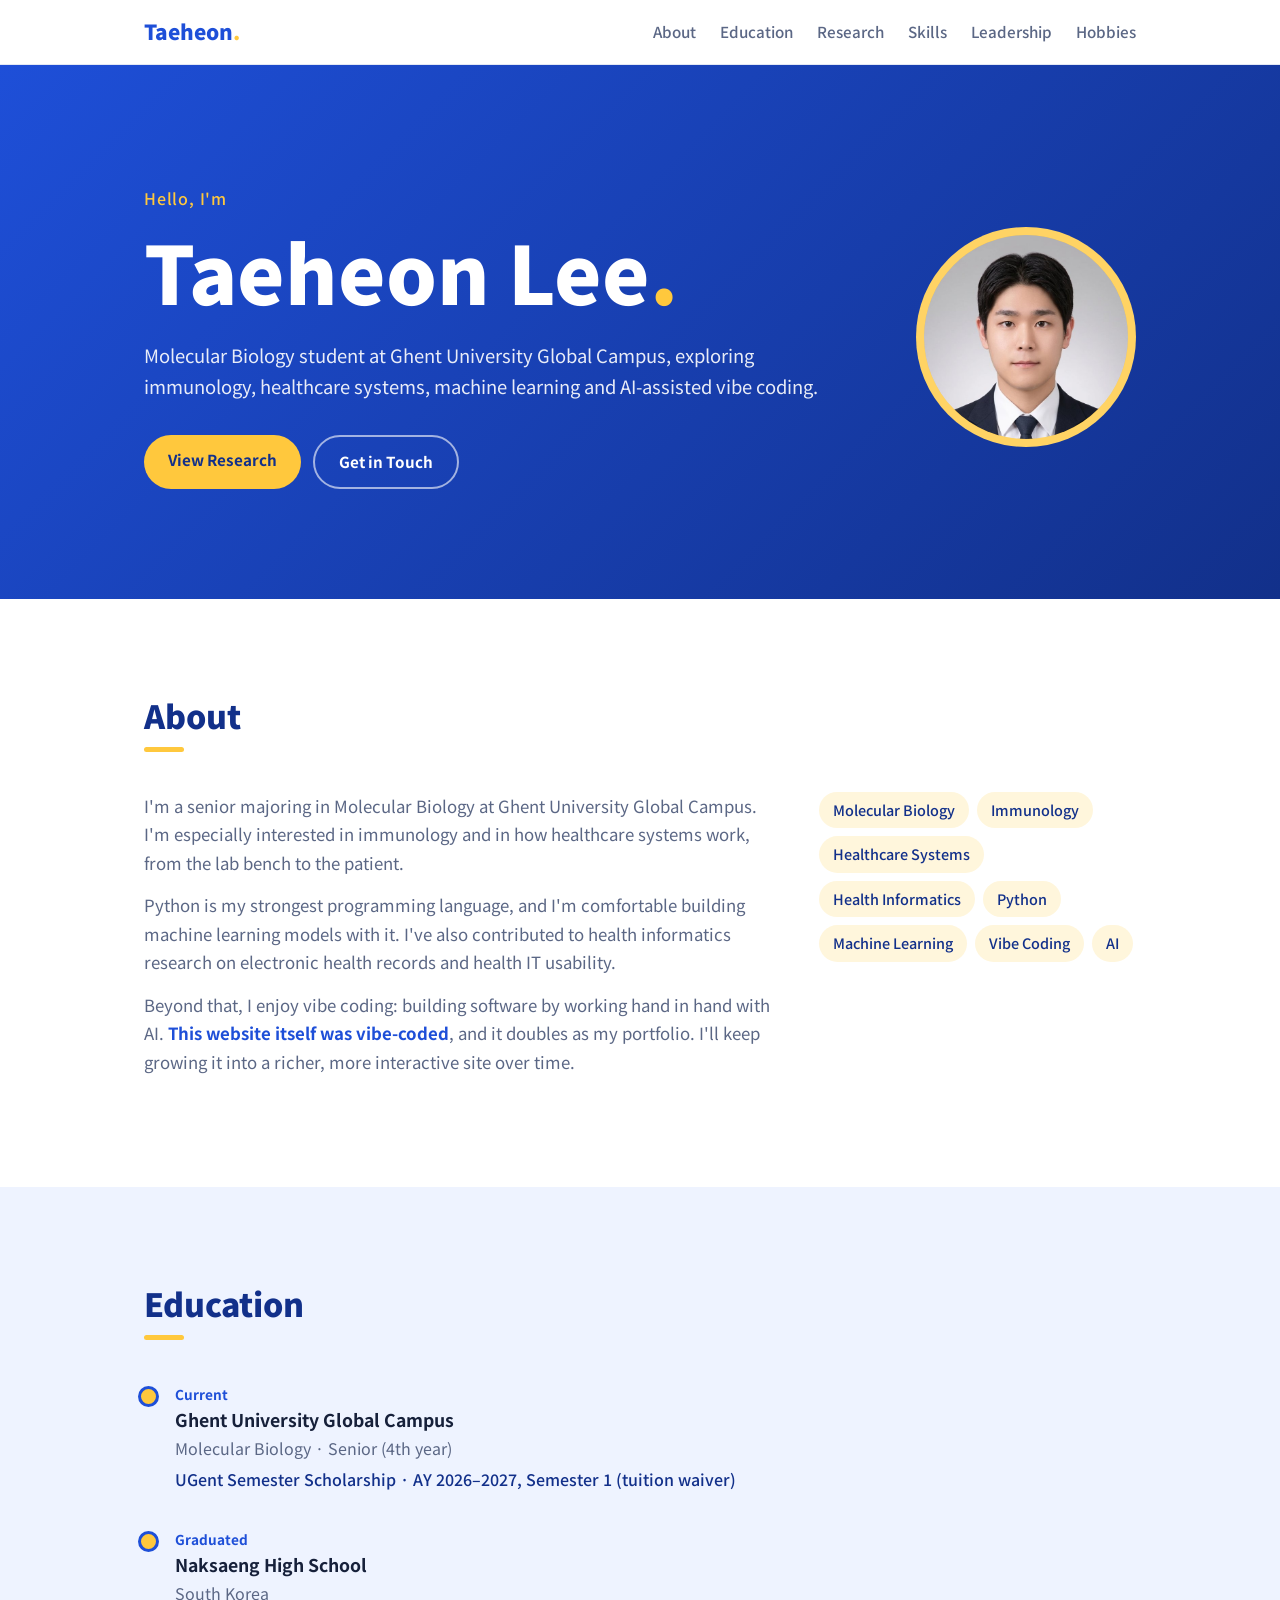
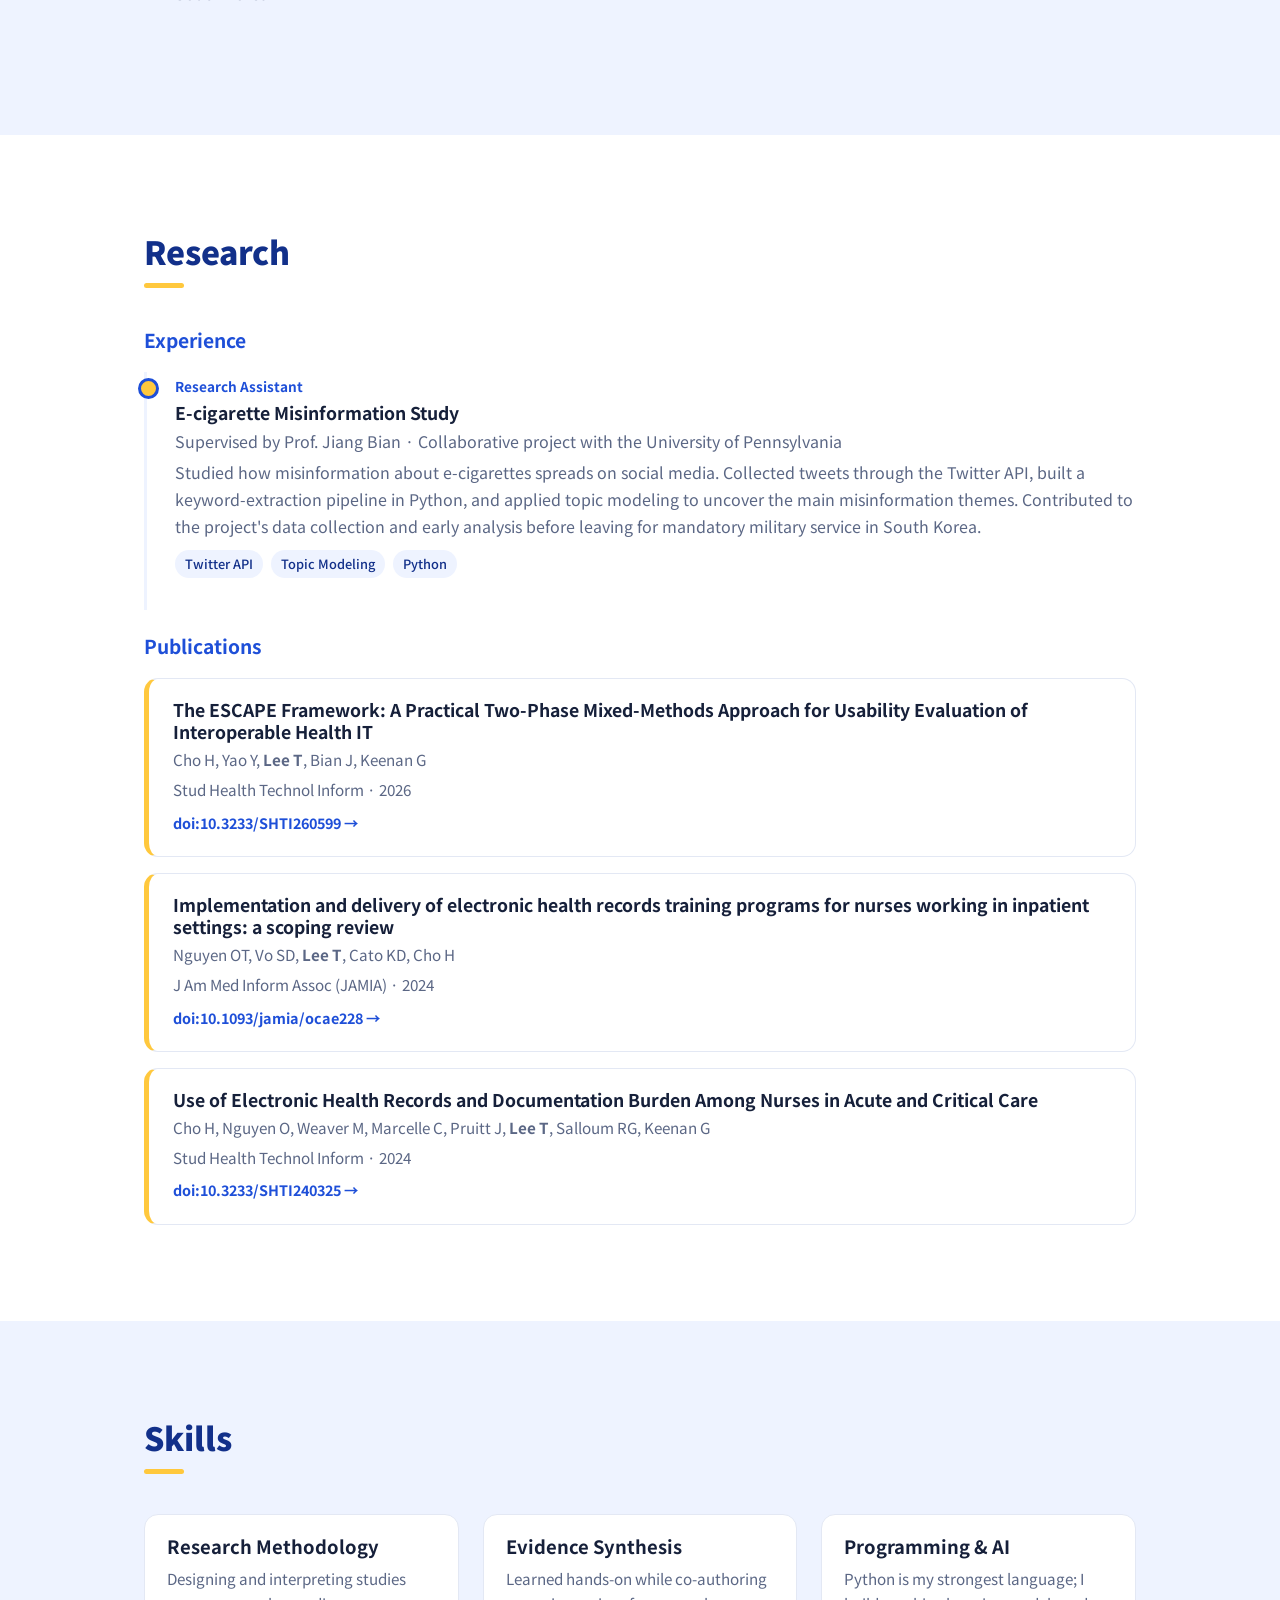
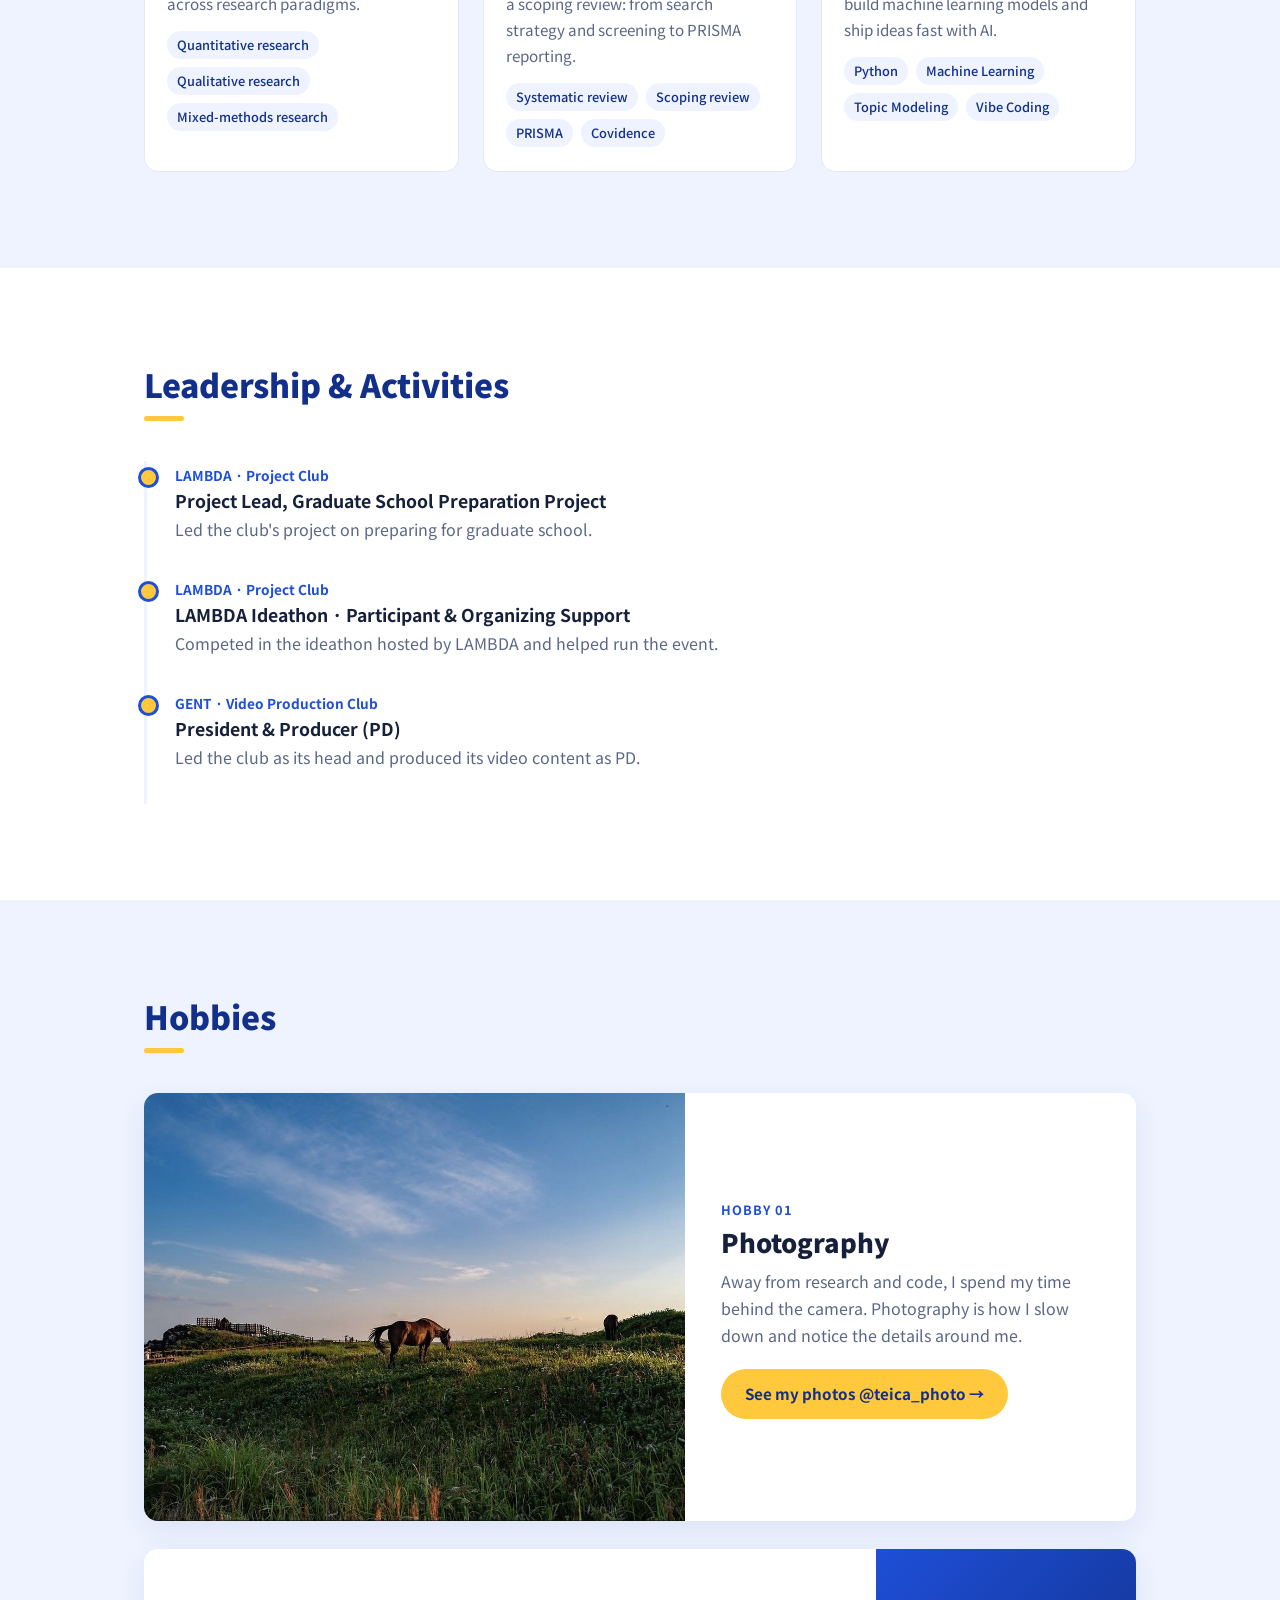
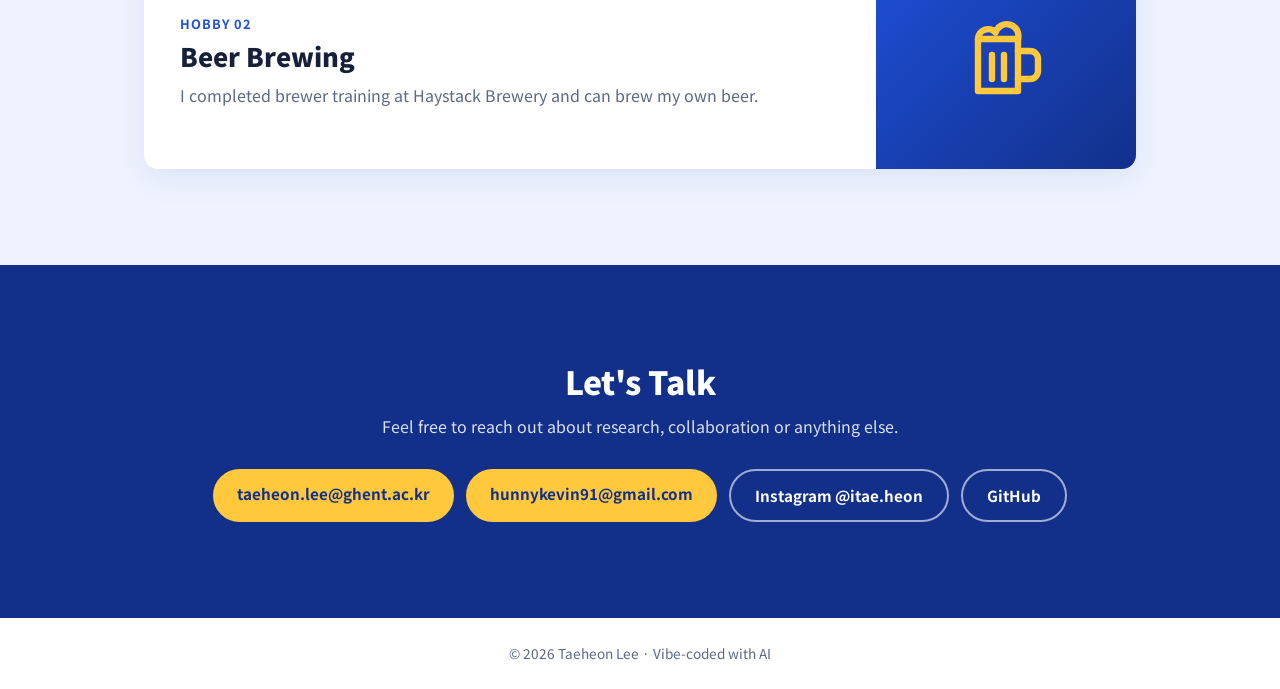
==== commit 318a3e39: "Show full hair in profile circle Co-Authored-By: Claude Opus 5.5 <noreply@anthropic.com> Claude-Sess" ====
--- a/index.html
+++ b/index.html
@@ -8,7 +8,7 @@
   <link rel="preconnect" href="https://fonts.googleapis.com">
   <link rel="preconnect" href="https://fonts.gstatic.com" crossorigin>
   <link href="https://fonts.googleapis.com/css2?family=Noto+Sans+KR:wght@400;500;700;900&display=swap" rel="stylesheet">
-  <link rel="stylesheet" href="style.css?v=18">
+  <link rel="stylesheet" href="style.css?v=19">
 </head>
 <body>
 
--- a/style.css
+++ b/style.css
@@ -57,7 +57,7 @@
 .avatar {
   flex-shrink: 0;
   width: 220px; height: 220px; border-radius: 50%;
-  object-fit: cover; object-position: center 30%;
+  object-fit: cover; object-position: center top;
   background: var(--yellow);
   border: 8px solid rgba(255, 255, 255, 0.2);
 }
